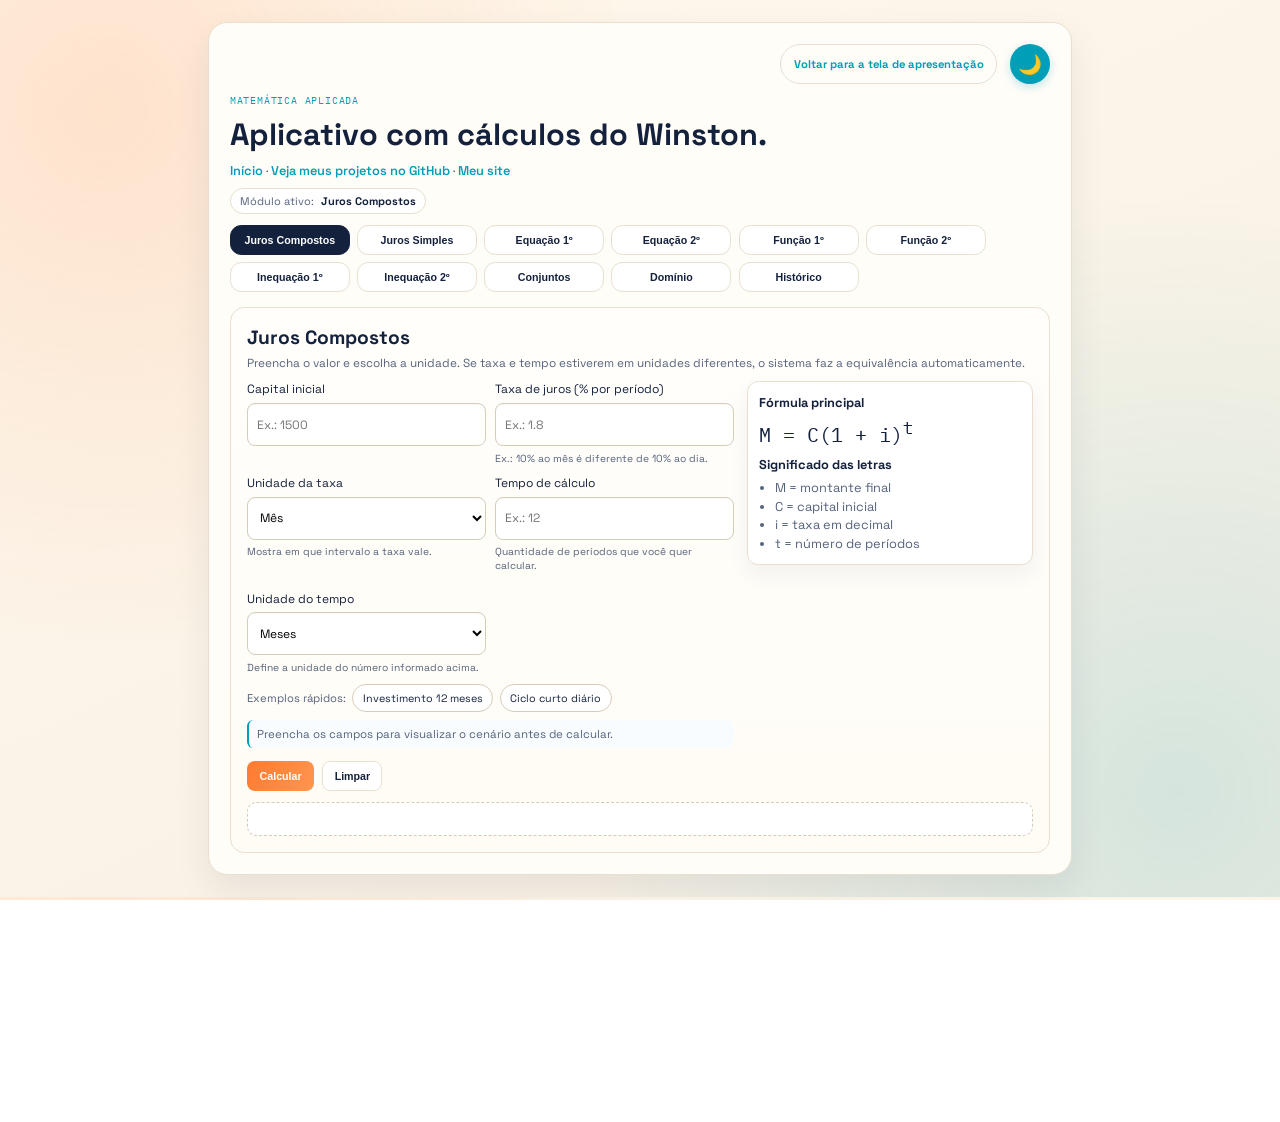
==== Projeto Atual/index.html @ d67bafd0 "Subindo meu projeto atual da máquina para o InfinityFree" ====
<!DOCTYPE html>
<html lang="pt-BR">
<head>
  <meta charset="UTF-8">
  <meta name="viewport" content="width=device-width, initial-scale=1.0">
  <meta http-equiv="cache-control" content="no-cache, no-store, must-revalidate">
  <meta http-equiv="pragma" content="no-cache">
  <meta http-equiv="expires" content="0">
  <title>Projeto Atual | Calculadora Matemática</title>
  <link rel="preconnect" href="https://fonts.googleapis.com">
  <link rel="preconnect" href="https://fonts.gstatic.com" crossorigin>
  <link href="https://fonts.googleapis.com/css2?family=Space+Grotesk:wght@400;500;700&family=IBM+Plex+Mono:wght@400;600&display=swap" rel="stylesheet">
  <link rel="stylesheet" href="style.css?v=20260414-historyrecreate2">
  <script>
    // Auto-refresh on version change
    (function() {
      const v = "20260414-historyrecreate2";
      const last = localStorage.getItem("appV");
      if (last && last !== v) {
        localStorage.setItem("appV", v);
        window.location.reload(true);
      }
      localStorage.setItem("appV", v);
    })();

    window.aplicarExemplo = function(kind, example) {
      const presets = {
        "composto:investimento": {
          capitalComposto: "2500",
          taxaComposta: "1.2",
          taxaCompostaUnidade: "mes",
          tempoComposto: "12",
          tempoCompostoUnidade: "mes"
        },
        "composto:curto": {
          capitalComposto: "1500",
          taxaComposta: "0.15",
          taxaCompostaUnidade: "dia",
          tempoComposto: "45",
          tempoCompostoUnidade: "dia"
        },
        "simples:emprestimo": {
          capitalSimples: "1800",
          taxaSimples: "2",
          taxaSimplesUnidade: "mes",
          tempoSimples: "6",
          tempoSimplesUnidade: "mes"
        },
        "simples:anual": {
          capitalSimples: "5000",
          taxaSimples: "10",
          taxaSimplesUnidade: "ano",
          tempoSimples: "1",
          tempoSimplesUnidade: "ano"
        }
      };

      const explainTexts = {
        "composto:investimento": "Você investe R$ 2.500,00 com taxa de 1,2% por mês, durante 12 meses. Isso equivale a 12 período(s) da taxa, com capitalização.",
        "composto:curto": "Você investe R$ 1.500,00 com taxa de 0,15% por dia, durante 45 dias. Isso equivale a 45 período(s) da taxa, com capitalização.",
        "simples:emprestimo": "Você investe R$ 1.800,00 com taxa de 2% por mês, durante 6 meses. Isso equivale a 6 período(s) da taxa, com acréscimo linear.",
        "simples:anual": "Você investe R$ 5.000,00 com taxa de 10% por ano, durante 1 ano. Isso equivale a 1 período(s) da taxa, com acréscimo linear."
      };

      const preset = presets[`${kind}:${example}`];

      if (!preset) {
        return;
      }

      Object.entries(preset).forEach(([id, value]) => {
        const field = document.getElementById(id);

        if (!field) {
          return;
        }

        field.value = value;
        field.dispatchEvent(new Event("input", { bubbles: true }));
        field.dispatchEvent(new Event("change", { bubbles: true }));
      });

      if (typeof window.atualizarExplicacaoJuros === "function") {
        window.atualizarExplicacaoJuros(kind);
      } else {
        const outputId = kind === "composto" ? "explicaComposto" : "explicaSimples";
        const output = document.getElementById(outputId);

        if (output && explainTexts[`${kind}:${example}`]) {
          output.textContent = explainTexts[`${kind}:${example}`];
        }
      }

      const outputId = kind === "composto" ? "explicaComposto" : "explicaSimples";
      const output = document.getElementById(outputId);

      if (output && explainTexts[`${kind}:${example}`]) {
        output.textContent = explainTexts[`${kind}:${example}`];
      }
    };
  </script>
</head>
<body>
  <main class="app-shell">
    <header class="hero">
      <a class="return-presentation" href="../index.html">Voltar para a tela de apresentação</a>
      <button id="themeToggle" class="theme-toggle" aria-label="Alternar modo escuro" title="Alternar modo escuro" style="position:absolute; top:0; right:0; width:50px; height:50px; border-radius:50%; border:none; cursor:pointer;">
        <span class="theme-icon">🌙</span>
      </button>
      <p class="eyebrow">Matemática aplicada</p>
      <h1>Aplicativo com cálculos do Winston.</h1>
      <p class="subtitle">
        <a href="../index.html">Início</a>
        <span aria-hidden="true">·</span>
        <a href="https://github.com/Alex12Rodrigues" target="_blank" rel="noopener noreferrer">Veja meus projetos no GitHub</a>
        <span aria-hidden="true">·</span>
        <a href="https://alex12rodrigues.infinityfree.me/" target="_blank" rel="noopener noreferrer">Meu site</a>
      </p>
      <p class="active-module">Módulo ativo: <strong id="moduloAtivo">Juros Compostos</strong></p>
    </header>

    <nav class="tab-bar" aria-label="Módulos matemáticos" role="tablist">
      <button id="tab-juros-compostos" class="tab-btn active" data-tab="juros-compostos" role="tab" aria-selected="true" aria-controls="juros-compostos">Juros Compostos</button>
      <button id="tab-juros-simples" class="tab-btn" data-tab="juros-simples" role="tab" aria-selected="false" aria-controls="juros-simples">Juros Simples</button>
      <button id="tab-equacao-primeiro" class="tab-btn" data-tab="equacao-primeiro" role="tab" aria-selected="false" aria-controls="equacao-primeiro">Equação 1º</button>
      <button id="tab-equacao-segundo" class="tab-btn" data-tab="equacao-segundo" role="tab" aria-selected="false" aria-controls="equacao-segundo">Equação 2º</button>
      <button id="tab-funcao-primeiro" class="tab-btn" data-tab="funcao-primeiro" role="tab" aria-selected="false" aria-controls="funcao-primeiro">Função 1º</button>
      <button id="tab-funcao-segundo" class="tab-btn" data-tab="funcao-segundo" role="tab" aria-selected="false" aria-controls="funcao-segundo">Função 2º</button>
      <button id="tab-inequacao-primeiro" class="tab-btn" data-tab="inequacao-primeiro" role="tab" aria-selected="false" aria-controls="inequacao-primeiro">Inequação 1º</button>
      <button id="tab-inequacao-segundo" class="tab-btn" data-tab="inequacao-segundo" role="tab" aria-selected="false" aria-controls="inequacao-segundo">Inequação 2º</button>
      <button id="tab-conjuntos" class="tab-btn" data-tab="conjuntos" role="tab" aria-selected="false" aria-controls="conjuntos">Conjuntos</button>
      <button id="tab-dominio-imagem" class="tab-btn" data-tab="dominio-imagem" role="tab" aria-selected="false" aria-controls="dominio-imagem">Domínio</button>
      <button id="tab-historico" class="tab-btn" data-tab="historico" role="tab" aria-selected="false" aria-controls="historico">Histórico</button>
    </nav>

    <section id="juros-compostos" class="panel active" aria-live="polite" role="tabpanel" aria-labelledby="tab-juros-compostos">
      <h2>Juros Compostos</h2>
      <p class="panel-note">Preencha o valor e escolha a unidade. Se taxa e tempo estiverem em unidades diferentes, o sistema faz a equivalência automaticamente.</p>
      <div class="interest-layout">
        <div>
          <div class="grid-inputs">
            <label>Capital inicial
              <input type="number" id="capitalComposto" placeholder="Ex.: 1500" min="0" step="any" inputmode="decimal">
            </label>
            <label>Taxa de juros (% por período)
              <input type="number" id="taxaComposta" placeholder="Ex.: 1.8" min="0" step="any" inputmode="decimal">
              <small class="field-help">Ex.: 10% ao mês é diferente de 10% ao dia.</small>
            </label>
            <label>Unidade da taxa
              <select id="taxaCompostaUnidade">
                <option value="dia">Dia</option>
                <option value="mes" selected>Mês</option>
                <option value="ano">Ano</option>
              </select>
              <small class="field-help">Mostra em que intervalo a taxa vale.</small>
            </label>
            <label class="tempo-field">Tempo de cálculo
              <input type="number" id="tempoComposto" placeholder="Ex.: 12" min="0" step="any" inputmode="decimal">
              <small class="field-help">Quantidade de períodos que você quer calcular.</small>
            </label>
            <label>Unidade do tempo
              <select id="tempoCompostoUnidade">
                <option value="dia">Dias</option>
                <option value="mes" selected>Meses</option>
                <option value="ano">Anos</option>
              </select>
              <small class="field-help">Define a unidade do número informado acima.</small>
            </label>
          </div>

          <div class="quick-examples" aria-label="Exemplos rápidos de juros compostos">
            <span>Exemplos rápidos:</span>
            <button type="button" class="example-btn" data-kind="composto" data-example="investimento">Investimento 12 meses</button>
            <button type="button" class="example-btn" data-kind="composto" data-example="curto">Ciclo curto diário</button>
          </div>

          <p class="live-explain" id="explicaComposto">Preencha os campos para visualizar o cenário antes de calcular.</p>
        </div>

        <aside class="formula-card" aria-label="Explicação da fórmula de juros compostos">
          <p class="formula-title">Fórmula principal</p>
          <p class="formula-line">M = C(1 + i)<sup>t</sup></p>
          <p class="formula-title">Significado das letras</p>
          <ul class="formula-list">
            <li>M = montante final</li>
            <li>C = capital inicial</li>
            <li>i = taxa em decimal</li>
            <li>t = número de períodos</li>
          </ul>
        </aside>
      </div>
      <div class="actions">
        <button class="action" id="btnComposto">Calcular</button>
        <button class="ghost-action clear-btn" type="button" data-panel="juros-compostos" data-output="saidaComposto">Limpar</button>
      </div>
      <div class="result" id="saidaComposto"></div>
    </section>

    <section id="juros-simples" class="panel" aria-live="polite" role="tabpanel" aria-labelledby="tab-juros-simples">
      <h2>Juros Simples</h2>
      <p class="panel-note">Preencha o valor e escolha a unidade. Se taxa e tempo estiverem em unidades diferentes, o sistema faz a equivalência automaticamente.</p>
      <div class="interest-layout">
        <div>
          <div class="grid-inputs">
            <label>Capital inicial
              <input type="number" id="capitalSimples" placeholder="Ex.: 1500" min="0" step="any" inputmode="decimal">
            </label>
            <label>Taxa de juros (% por período)
              <input type="number" id="taxaSimples" placeholder="Ex.: 2" min="0" step="any" inputmode="decimal">
              <small class="field-help">Ex.: 2% ao mês ou 2% ao dia.</small>
            </label>
            <label>Unidade da taxa
              <select id="taxaSimplesUnidade">
                <option value="dia">Dia</option>
                <option value="mes" selected>Mês</option>
                <option value="ano">Ano</option>
              </select>
              <small class="field-help">Indica a base da porcentagem.</small>
            </label>
            <label class="tempo-field">Tempo de cálculo
              <input type="number" id="tempoSimples" placeholder="Ex.: 6" min="0" step="any" inputmode="decimal">
              <small class="field-help">Informe apenas o número.</small>
            </label>
            <label>Unidade do tempo
              <select id="tempoSimplesUnidade">
                <option value="dia">Dias</option>
                <option value="mes" selected>Meses</option>
                <option value="ano">Anos</option>
              </select>
              <small class="field-help">Define se o tempo está em dias, meses ou anos.</small>
            </label>
          </div>

          <div class="quick-examples" aria-label="Exemplos rápidos de juros simples">
            <span>Exemplos rápidos:</span>
            <button type="button" class="example-btn" data-kind="simples" data-example="emprestimo">Empréstimo 6 meses</button>
            <button type="button" class="example-btn" data-kind="simples" data-example="anual">Aplicação anual</button>
          </div>

          <p class="live-explain" id="explicaSimples">Preencha os campos para visualizar o cenário antes de calcular.</p>
        </div>

        <aside class="formula-card" aria-label="Explicação da fórmula de juros simples">
          <p class="formula-title">Fórmula principal</p>
          <p class="formula-line">J = C.i.t</p>
          <p class="formula-line formula-line-secondary">M = C + J</p>
          <p class="formula-title">Significado das letras</p>
          <ul class="formula-list">
            <li>J = juros acumulados</li>
            <li>M = montante final</li>
            <li>C = capital inicial</li>
            <li>i = taxa em decimal</li>
            <li>t = número de períodos</li>
          </ul>
        </aside>
      </div>
      <div class="actions">
        <button class="action" id="btnSimples">Calcular</button>
        <button class="ghost-action clear-btn" type="button" data-panel="juros-simples" data-output="saidaSimples">Limpar</button>
      </div>
      <div class="result" id="saidaSimples"></div>
    </section>

    <section id="equacao-primeiro" class="panel" aria-live="polite" role="tabpanel" aria-labelledby="tab-equacao-primeiro">
      <h2>Equação do 1º grau (ax + b = 0)</h2>
      <p class="panel-note">Informe coeficientes reais para resolver x de forma direta.</p>
      <div class="grid-inputs">
        <label>Coeficiente a
          <input type="number" id="eq1a" placeholder="Ex.: 3" step="any" inputmode="decimal">
        </label>
        <label>Coeficiente b
          <input type="number" id="eq1b" placeholder="Ex.: -9" step="any" inputmode="decimal">
        </label>
      </div>
      <div class="quick-examples" aria-label="Exemplos rápidos de equação do primeiro grau">
        <span>Exemplos rápidos:</span>
        <button type="button" class="example-btn" data-kind="eq1" data-example="basico">a=3 e b=-9</button>
        <button type="button" class="example-btn" data-kind="eq1" data-example="negativo">a=-2 e b=8</button>
      </div>
      <p class="live-explain" id="explicaEq1">Preencha os campos para visualizar o cenário antes de calcular.</p>
      <div class="actions">
        <button class="action" id="btnEq1">Resolver</button>
        <button class="ghost-action clear-btn" type="button" data-panel="equacao-primeiro" data-output="saidaEq1">Limpar</button>
      </div>
      <div class="result" id="saidaEq1"></div>
    </section>

    <section id="equacao-segundo" class="panel" aria-live="polite" role="tabpanel" aria-labelledby="tab-equacao-segundo">
      <h2>Equação do 2º grau (ax² + bx + c = 0)</h2>
      <p class="panel-note">A ferramenta mostra delta e raízes reais quando existirem.</p>
      <div class="grid-inputs">
        <label>Coeficiente a
          <input type="number" id="eq2a" placeholder="Ex.: 1" step="any" inputmode="decimal">
        </label>
        <label>Coeficiente b
          <input type="number" id="eq2b" placeholder="Ex.: -5" step="any" inputmode="decimal">
        </label>
        <label>Coeficiente c
          <input type="number" id="eq2c" placeholder="Ex.: 6" step="any" inputmode="decimal">
        </label>
      </div>
      <div class="quick-examples" aria-label="Exemplos rápidos de equação do segundo grau">
        <span>Exemplos rápidos:</span>
        <button type="button" class="example-btn" data-kind="eq2" data-example="duas-raizes">x² - 5x + 6</button>
        <button type="button" class="example-btn" data-kind="eq2" data-example="raiz-dupla">x² - 4x + 4</button>
      </div>
      <p class="live-explain" id="explicaEq2">Preencha os campos para visualizar o cenário antes de calcular.</p>
      <div class="actions">
        <button class="action" id="btnEq2">Resolver</button>
        <button class="ghost-action clear-btn" type="button" data-panel="equacao-segundo" data-output="saidaEq2">Limpar</button>
      </div>
      <div class="result" id="saidaEq2"></div>
    </section>

    <section id="funcao-primeiro" class="panel" aria-live="polite" role="tabpanel" aria-labelledby="tab-funcao-primeiro">
      <h2>Função do 1º grau (f(x) = ax + b)</h2>
      <p class="panel-note">Informe os coeficientes e o valor de x para calcular a imagem da função.</p>
      <div class="grid-inputs">
        <label>Coeficiente a
          <input type="number" id="func1a" placeholder="Ex.: 3" step="any" inputmode="decimal">
        </label>
        <label>Coeficiente b
          <input type="number" id="func1b" placeholder="Ex.: -9" step="any" inputmode="decimal">
        </label>
        <label>Valor de x
          <input type="number" id="func1x" placeholder="Ex.: 2" step="any" inputmode="decimal">
        </label>
      </div>
      <div class="quick-examples" aria-label="Exemplos rápidos de função do primeiro grau">
        <span>Exemplos rápidos:</span>
        <button type="button" class="example-btn" data-kind="func1" data-example="basico">f(x)=3x-9, x=2</button>
        <button type="button" class="example-btn" data-kind="func1" data-example="negativo">f(x)=-2x+8, x=4</button>
      </div>
      <p class="live-explain" id="explicaFunc1">Preencha os campos para visualizar o valor da função antes de calcular.</p>
      <div class="actions">
        <button class="action" id="btnFunc1">Calcular</button>
        <button class="ghost-action clear-btn" type="button" data-panel="funcao-primeiro" data-output="saidaFunc1">Limpar</button>
      </div>
      <div class="result" id="saidaFunc1"></div>
    </section>

    <section id="funcao-segundo" class="panel" aria-live="polite" role="tabpanel" aria-labelledby="tab-funcao-segundo">
      <h2>Função do 2º grau (f(x) = ax² + bx + c)</h2>
      <p class="panel-note">Informe os coeficientes e o valor de x para calcular a imagem da função.</p>
      <div class="grid-inputs">
        <label>Coeficiente a
          <input type="number" id="func2a" placeholder="Ex.: 1" step="any" inputmode="decimal">
        </label>
        <label>Coeficiente b
          <input type="number" id="func2b" placeholder="Ex.: -5" step="any" inputmode="decimal">
        </label>
        <label>Coeficiente c
          <input type="number" id="func2c" placeholder="Ex.: 6" step="any" inputmode="decimal">
        </label>
        <label>Valor de x
          <input type="number" id="func2x" placeholder="Ex.: 2" step="any" inputmode="decimal">
        </label>
      </div>
      <div class="quick-examples" aria-label="Exemplos rápidos de função do segundo grau">
        <span>Exemplos rápidos:</span>
        <button type="button" class="example-btn" data-kind="func2" data-example="duas-raizes">f(x)=x²-5x+6, x=2</button>
        <button type="button" class="example-btn" data-kind="func2" data-example="raiz-dupla">f(x)=x²-4x+4, x=3</button>
      </div>
      <p class="live-explain" id="explicaFunc2">Preencha os campos para visualizar o valor da função antes de calcular.</p>
      <div class="actions">
        <button class="action" id="btnFunc2">Calcular</button>
        <button class="ghost-action clear-btn" type="button" data-panel="funcao-segundo" data-output="saidaFunc2">Limpar</button>
      </div>
      <div class="result" id="saidaFunc2"></div>
    </section>

    <section id="inequacao-primeiro" class="panel" aria-live="polite" role="tabpanel" aria-labelledby="tab-inequacao-primeiro">
      <h2>Inequação do 1º grau (ax + b &gt; 0)</h2>
      <p class="panel-note">Receba a faixa de valores de x que satisfaz a desigualdade.</p>
      <div class="grid-inputs">
        <label>Coeficiente a
          <input type="number" id="ineq1a" placeholder="Ex.: -2" step="any" inputmode="decimal">
        </label>
        <label>Coeficiente b
          <input type="number" id="ineq1b" placeholder="Ex.: 8" step="any" inputmode="decimal">
        </label>
      </div>
      <div class="quick-examples" aria-label="Exemplos rápidos de inequação do primeiro grau">
        <span>Exemplos rápidos:</span>
        <button type="button" class="example-btn" data-kind="ineq1" data-example="positivo">2x - 6 &gt; 0</button>
        <button type="button" class="example-btn" data-kind="ineq1" data-example="negativo">-3x + 9 &gt; 0</button>
      </div>
      <p class="live-explain" id="explicaIneq1">Preencha os campos para visualizar o cenário antes de calcular.</p>
      <div class="actions">
        <button class="action" id="btnIneq1">Resolver</button>
        <button class="ghost-action clear-btn" type="button" data-panel="inequacao-primeiro" data-output="saidaIneq1">Limpar</button>
      </div>
      <div class="result" id="saidaIneq1"></div>
    </section>

    <section id="inequacao-segundo" class="panel" aria-live="polite" role="tabpanel" aria-labelledby="tab-inequacao-segundo">
      <h2>Inequação do 2º grau (ax² + bx + c &gt; 0)</h2>
      <p class="panel-note">O resultado mostra intervalos de solução conforme o sinal da parábola.</p>
      <div class="grid-inputs">
        <label>Coeficiente a
          <input type="number" id="ineq2a" placeholder="Ex.: 1" step="any" inputmode="decimal">
        </label>
        <label>Coeficiente b
          <input type="number" id="ineq2b" placeholder="Ex.: -3" step="any" inputmode="decimal">
        </label>
        <label>Coeficiente c
          <input type="number" id="ineq2c" placeholder="Ex.: -4" step="any" inputmode="decimal">
        </label>
      </div>
      <div class="quick-examples" aria-label="Exemplos rápidos de inequação do segundo grau">
        <span>Exemplos rápidos:</span>
        <button type="button" class="example-btn" data-kind="ineq2" data-example="aberta">x² - 3x - 4 &gt; 0</button>
        <button type="button" class="example-btn" data-kind="ineq2" data-example="fechada">-x² + 5x - 6 &gt; 0</button>
      </div>
      <p class="live-explain" id="explicaIneq2">Preencha os campos para visualizar o cenário antes de calcular.</p>
      <div class="actions">
        <button class="action" id="btnIneq2">Resolver</button>
        <button class="ghost-action clear-btn" type="button" data-panel="inequacao-segundo" data-output="saidaIneq2">Limpar</button>
      </div>
      <div class="result" id="saidaIneq2"></div>
    </section>

    <section id="conjuntos" class="panel" aria-live="polite" role="tabpanel" aria-labelledby="tab-conjuntos">
      <h2>Conjuntos</h2>
      <p class="panel-note">Informe os elementos de A e B separados por vírgula. Exemplo: 1, 2, 3.</p>
      <div class="grid-inputs">
        <label>Conjunto A
          <input type="text" id="setA" placeholder="Ex.: 1, 2, 3">
        </label>
        <label>Conjunto B
          <input type="text" id="setB" placeholder="Ex.: 3, 4, 5">
        </label>
        <label>Operação
          <select id="setOperacao">
            <option value="uniao" selected>União (A ∪ B)</option>
            <option value="intersecao">Interseção (A ∩ B)</option>
            <option value="diferencaAB">Diferença (A - B)</option>
            <option value="diferencaBA">Diferença (B - A)</option>
            <option value="simetrica">Diferença Simétrica (A △ B)</option>
          </select>
        </label>
      </div>
      <div class="quick-examples" aria-label="Exemplos rápidos de conjuntos">
        <span>Exemplos rápidos:</span>
        <button type="button" class="example-btn" data-kind="conjuntos" data-example="uniao">União básica</button>
        <button type="button" class="example-btn" data-kind="conjuntos" data-example="intersecao">Interseção básica</button>
      </div>
      <p class="live-explain" id="explicaConjuntos">Preencha os campos para visualizar o cenário antes de calcular.</p>
      <div class="actions">
        <button class="action" id="btnConjuntos">Calcular</button>
        <button class="ghost-action clear-btn" type="button" data-panel="conjuntos" data-output="saidaConjuntos">Limpar</button>
      </div>
      <div class="result" id="saidaConjuntos"></div>
    </section>

    <section id="dominio-imagem" class="panel" aria-live="polite" role="tabpanel" aria-labelledby="tab-dominio-imagem">
      <h2>Domínio e Imagem (x e y)</h2>
      <p class="panel-note">Monte faixas de x e y para obter D e Im em linguagem de conjuntos.</p>
      <div class="grid-inputs">
        <label>Valor mínimo de x
          <input type="number" id="domXMin" placeholder="Ex.: -2" step="any" inputmode="decimal">
        </label>
        <label>Comparação à esquerda de x
          <select id="domXCompEsq">
            <option value="<=" selected>Inclui limite (≤)</option>
            <option value="<">Não inclui limite (&lt;)</option>
          </select>
        </label>
        <label>Comparação à direita de x
          <select id="domXCompDir">
            <option value="<=" selected>Inclui limite (≤)</option>
            <option value="<">Não inclui limite (&lt;)</option>
          </select>
        </label>
        <label>Valor máximo de x
          <input type="number" id="domXMax" placeholder="Ex.: 3" step="any" inputmode="decimal">
        </label>
        <label>Valor mínimo de y
          <input type="number" id="domYMin" placeholder="Ex.: -1" step="any" inputmode="decimal">
        </label>
        <label>Comparação à esquerda de y
          <select id="domYCompEsq">
            <option value="<=" selected>Inclui limite (≤)</option>
            <option value="<">Não inclui limite (&lt;)</option>
          </select>
        </label>
        <label>Comparação à direita de y
          <select id="domYCompDir">
            <option value="<=" selected>Inclui limite (≤)</option>
            <option value="<">Não inclui limite (&lt;)</option>
          </select>
        </label>
        <label>Valor máximo de y
          <input type="number" id="domYMax" placeholder="Ex.: 4" step="any" inputmode="decimal">
        </label>
      </div>
      <div class="quick-examples" aria-label="Exemplos rápidos de domínio e imagem">
        <span>Exemplos rápidos:</span>
        <button type="button" class="example-btn" data-kind="dominio" data-example="intervalo1">Intervalo fechado</button>
        <button type="button" class="example-btn" data-kind="dominio" data-example="intervalo2">Intervalo misto</button>
      </div>
      <p class="live-explain" id="explicaDominio">Preencha os campos para visualizar o cenário antes de calcular.</p>
      <div class="actions">
        <button class="action" id="btnDominioImagem">Gerar</button>
        <button class="ghost-action clear-btn" type="button" data-panel="dominio-imagem" data-output="saidaDominioImagem">Limpar</button>
      </div>
      <div class="result" id="saidaDominioImagem"></div>
    </section>

    <section id="historico" class="panel" aria-live="polite" role="tabpanel" aria-labelledby="tab-historico">
      <h2>Histórico de Cálculos</h2>
      <p class="panel-note">Aqui ficam registradas as últimas contas realizadas nas telas do aplicativo.</p>
      <div class="history-box">
        <ul id="historicoLista" class="history-list"></ul>
      </div>
      <div class="actions">
        <button class="ghost-action" type="button" id="btnLimparHistorico">Limpar histórico</button>
      </div>
    </section>
  </main>

  <script src="script.js?v=20260414-historyrecreate2"></script>
</body>
</html>
---- Projeto Atual/style.css ----
:root {
  --bg-1: #fff8ec;
  --bg-2: #f7efe3;
  --paper: #fffdf8;
  --ink: #14213d;
  --muted: #55627a;
  --accent: #ff7a30;
  --accent-2: #009fb7;
  --line: #eadfcf;
  --ok: #1f9d68;
  --warn: #b4472d;
}

body.dark-mode {
  --bg-1: #0f1419;
  --bg-2: #161b27;
  --paper: #1e2633;
  --ink: #e8eef5;
  --muted: #9ca3b3;
  --accent: #ff8c42;
  --accent-2: #00bcd4;
  --line: #2d3645;
  --ok: #4caf50;
  --warn: #ff6b6b;
}

body.dark-mode {
  background:
    radial-gradient(circle at 8% 12%, rgba(255, 140, 66, 0.05), transparent 38%),
    radial-gradient(circle at 92% 88%, rgba(0, 188, 212, 0.05), transparent 42%),
    linear-gradient(155deg, #0f1419, #161b27);
}

body.dark-mode input,
body.dark-mode select {
  background-color: #252d39 !important;
  color: #e8eef5 !important;
  border-color: #3d4556 !important;
}

body.dark-mode input::placeholder {
  color: #7a8293 !important;
}

body.dark-mode input:focus,
body.dark-mode select:focus {
  border-color: #00bcd4 !important;
  background-color: #2d3645 !important;
}

body.dark-mode .tab-btn {
  background-color: #1e2633;
  color: #9ca3b3;
  border-color: #2d3645;
}

body.dark-mode .tab-btn:hover {
  border-color: #ff8c42;
}

body.dark-mode .tab-btn.active {
  background-color: #e8eef5;
  color: #0f1419;
  border-color: #e8eef5;
}

body.dark-mode .action {
  background: linear-gradient(120deg, #ff8c42, #ffaa66);
}

body.dark-mode .ghost-action {
  background-color: #1e2633;
  color: #e8eef5;
  border-color: #2d3645;
}

body.dark-mode .ghost-action:hover {
  border-color: #00bcd4;
}

body.dark-mode .result {
  background-color: #1e2633;
  border-color: #3d4556;
  color: #4caf50;
}

body.dark-mode .result.error {
  color: #ff6b6b;
  border-color: #5d3a3a;
  background-color: #2a1a1a;
}

body.dark-mode .formula-card {
  background-color: #252d39;
  border-color: #2d3645;
  box-shadow: 0 12px 28px rgba(0, 0, 0, 0.4);
}

body.dark-mode .live-explain {
  background-color: #1a2332;
  border-color: #00bcd4;
  color: #9ca3b3;
}

body.dark-mode .panel {
  background: linear-gradient(180deg, #1e2633, #161b27);
  border-color: #2d3645;
}

body.dark-mode .history-box {
  background-color: #252d39;
  border-color: #2d3645;
}

body.dark-mode .history-item {
  background-color: #1e2633;
  border-color: #2d3645;
}

body.dark-mode .history-empty {
  background-color: #1e2633;
  border-color: #2d3645;
  color: #7a8293;
}

body.dark-mode table {
  color: #e8eef5;
}

body.dark-mode table th {
  background-color: #252d39;
  color: #e8eef5;
  border-color: #2d3645;
}

body.dark-mode table td {
  border-color: #2d3645;
  background-color: #1e2633;
}

body.dark-mode table tbody tr:hover {
  background-color: rgba(255, 140, 66, 0.08);
}

body.dark-mode svg {
  color: #e8eef5;
}

* {
  box-sizing: border-box;
}

body {
  margin: 0;
  min-height: 100vh;
  font-family: "Space Grotesk", "Segoe UI", sans-serif;
  zoom: 0.8;
  color: var(--ink);
  background:
    radial-gradient(circle at 8% 12%, rgba(255, 122, 48, 0.16), transparent 38%),
    radial-gradient(circle at 92% 88%, rgba(0, 159, 183, 0.14), transparent 42%),
    linear-gradient(155deg, var(--bg-1), var(--bg-2));
  padding: 28px 14px;
}

@supports not (zoom: 1) {
  body {
    transform: scale(0.8);
    transform-origin: top left;
    width: 125%;
  }
}

.app-shell {
  max-width: 1080px;
  margin: 0 auto;
  background: var(--paper);
  border: 1px solid var(--line);
  border-radius: 24px;
  padding: 26px;
  box-shadow: 0 20px 45px rgba(20, 33, 61, 0.08);
}

body.dark-mode .app-shell {
  box-shadow: 0 20px 45px rgba(0, 0, 0, 0.3);
  background: var(--paper);
}

.hero {
  margin-bottom: 14px;
  position: relative;
  padding-top: 62px;
}

.return-presentation {
  position: absolute;
  top: 0;
  right: 66px;
  display: inline-flex;
  align-items: center;
  justify-content: center;
  min-height: 50px;
  padding: 0 16px;
  border: 1px solid var(--line);
  border-radius: 999px;
  background: rgba(255, 255, 255, 0.04);
  color: var(--accent-2);
  font-size: 0.88rem;
  font-weight: 700;
  text-decoration: none;
  white-space: nowrap;
  transition: transform 0.2s ease, border-color 0.2s ease, background-color 0.2s ease;
}

.return-presentation:hover {
  transform: translateY(-1px);
  border-color: var(--accent-2);
  background: rgba(0, 159, 183, 0.08);
}

body.dark-mode .return-presentation {
  background: #1e2633;
  color: #00bcd4;
  border-color: #2d3645;
}

body.dark-mode .return-presentation:hover {
  background: #252d39;
  border-color: #00bcd4;
}

.theme-toggle {
  position: absolute;
  top: 0;
  right: 0;
  border: none;
  background: var(--accent-2);
  color: #fff;
  border-radius: 50%;
  width: 50px;
  height: 50px;
  font-size: 1.5rem;
  cursor: pointer;
  display: flex;
  align-items: center;
  justify-content: center;
  transition: all 0.3s ease;
  box-shadow: 0 4px 12px rgba(0, 159, 183, 0.25);
}

.theme-toggle:hover {
  transform: scale(1.1) rotate(20deg);
  box-shadow: 0 6px 16px rgba(0, 159, 183, 0.35);
}

body.dark-mode .theme-toggle {
  background: #ff9500;
  box-shadow: 0 4px 12px rgba(255, 149, 0, 0.25);
}

body.dark-mode .theme-toggle:hover {
  box-shadow: 0 6px 16px rgba(255, 149, 0, 0.35);
}

.theme-icon {
  display: inline-block;
  transition: transform 0.3s ease;
}

.theme-toggle:active .theme-icon {
  transform: scale(0.8);
}

.hero h1 {
  margin: 0;
  font-size: clamp(1.5rem, 3vw, 2.4rem);
}

.eyebrow {
  margin: 0 0 10px;
  text-transform: uppercase;
  letter-spacing: 0.08em;
  color: var(--accent-2);
  font-size: 0.78rem;
  font-family: "IBM Plex Mono", monospace;
}

.subtitle {
  margin: 10px 0 12px;
  color: var(--muted);
}

.subtitle a {
  color: var(--accent-2);
  text-decoration: none;
  font-weight: 600;
  transition: all 0.2s ease;
}

.subtitle a:hover {
  color: var(--accent);
  text-decoration: underline;
}

.active-module {
  margin: 0;
  display: inline-flex;
  align-items: center;
  gap: 8px;
  border: 1px solid var(--line);
  border-radius: 999px;
  background: #fff;
  color: var(--muted);
  padding: 6px 12px;
  font-size: 0.86rem;
}

.active-module strong {
  color: var(--ink);
}

.tab-bar {
  display: flex;
  flex-wrap: wrap;
  gap: 9px;
  margin-bottom: 18px;
}

.tab-btn {
  border: 1px solid var(--line);
  background: #fff;
  color: var(--ink);
  border-radius: 14px;
  padding: 10px 16px;
  cursor: pointer;
  font-weight: 600;
  min-width: 150px;
  transition: transform 0.2s ease, border-color 0.2s ease, background-color 0.2s ease;
}

.tab-btn:hover {
  transform: translateY(-1px);
  border-color: var(--accent);
}

.tab-btn.active {
  background: var(--ink);
  color: #fff;
  border-color: var(--ink);
}

.panel {
  display: none;
  border: 1px solid var(--line);
  border-radius: 18px;
  padding: 20px;
  background: linear-gradient(180deg, #fffefb, #fffcf5);
  animation: reveal 0.35s ease;
}

.panel.active {
  display: block;
}

.panel h2 {
  margin: 2px 0 6px;
}

.panel-note {
  margin: 0 0 14px;
  color: var(--muted);
  font-size: 0.92rem;
}

.grid-inputs {
  display: grid;
  grid-template-columns: repeat(auto-fit, minmax(260px, 1fr));
  gap: 12px;
}

.interest-layout {
  display: grid;
  grid-template-columns: minmax(0, 1.7fr) minmax(300px, 1fr);
  gap: 16px;
  align-items: start;
}

.interest-layout > div {
  min-width: 0;
}

.formula-card {
  border: 1px solid var(--line);
  border-radius: 14px;
  padding: 14px;
  background: #fff;
  box-shadow: 0 12px 28px rgba(20, 33, 61, 0.06);
  align-self: start;
  position: sticky;
  top: 16px;
}

.formula-title {
  margin: 0 0 8px;
  font-weight: 700;
  color: var(--ink);
}

.formula-line {
  margin: 0 0 10px;
  font-size: 1.6rem;
  font-family: "IBM Plex Mono", monospace;
}

.formula-line-secondary {
  margin-top: -4px;
  font-size: 1.2rem;
}

.formula-list {
  margin: 0;
  padding-left: 20px;
  color: var(--muted);
  line-height: 1.45;
}

.quick-examples {
  margin-top: 12px;
  display: flex;
  flex-wrap: wrap;
  gap: 8px;
  align-items: center;
}

.quick-examples span {
  font-size: 0.88rem;
  color: var(--muted);
}

.example-btn {
  border: 1px solid #d8ccb9;
  border-radius: 999px;
  background: #fff;
  color: var(--ink);
  padding: 7px 12px;
  font: inherit;
  font-size: 0.84rem;
  cursor: pointer;
}

.example-btn:hover {
  border-color: var(--accent-2);
}

body.dark-mode .example-btn {
  background-color: #252d39;
  color: #e8eef5;
  border-color: #3d4556;
}

body.dark-mode .example-btn:hover {
  border-color: #00bcd4;
  background-color: #2d3645;
}

body.dark-mode .active-module {
  background-color: #252d39;
  border-color: #2d3645;
  color: #9ca3b3;
}

body.dark-mode .active-module strong {
  color: #e8eef5;
}

body.dark-mode label {
  color: #e8eef5;
}

body.dark-mode .field-help {
  color: #7a8293;
}

.live-explain {
  margin: 10px 0 0;
  border-left: 3px solid var(--accent-2);
  background: #f8fcff;
  color: var(--muted);
  padding: 9px 10px;
  border-radius: 8px;
  font-size: 0.9rem;
}

label {
  display: flex;
  flex-direction: column;
  gap: 7px;
  font-size: 0.94rem;
}

.field-help {
  color: var(--muted);
  font-size: 0.8rem;
  line-height: 1.35;
}

.tempo-field .field-help {
  margin-bottom: 10px;
}

input {
  border: 1px solid #d8ccb9;
  border-radius: 10px;
  padding: 11px;
  font: inherit;
  background: #fff;
  width: 100%;
  min-height: 54px;
  transition: border-color 0.2s ease, box-shadow 0.2s ease, background-color 0.2s ease;
  box-shadow: inset 0 1px 0 rgba(20, 33, 61, 0.04);
}

select {
  border: 1px solid #d8ccb9;
  border-radius: 10px;
  padding: 11px;
  font: inherit;
  background: #fff;
  width: 100%;
  min-height: 54px;
  transition: border-color 0.2s ease, box-shadow 0.2s ease, background-color 0.2s ease;
  box-shadow: inset 0 1px 0 rgba(20, 33, 61, 0.04);
}

input:hover,
select:hover {
  border-color: #c8baa3;
}

input:focus {
  outline: 2px solid rgba(0, 159, 183, 0.24);
  border-color: var(--accent-2);
  box-shadow: 0 0 0 3px rgba(0, 159, 183, 0.1);
}

select:focus {
  outline: 2px solid rgba(0, 159, 183, 0.24);
  border-color: var(--accent-2);
  box-shadow: 0 0 0 3px rgba(0, 159, 183, 0.1);
}

.action {
  border: 0;
  border-radius: 10px;
  background: linear-gradient(120deg, var(--accent), #ff964f);
  color: #fff;
  font-weight: 700;
  cursor: pointer;
  padding: 10px 16px;
}

.actions {
  display: flex;
  gap: 10px;
  margin-top: 16px;
  flex-wrap: wrap;
}

.ghost-action {
  border: 1px solid var(--line);
  border-radius: 10px;
  background: #fff;
  color: var(--ink);
  font-weight: 600;
  cursor: pointer;
  padding: 10px 14px;
}

.ghost-action:hover {
  border-color: var(--accent-2);
}

.action:hover,
.ghost-action:hover {
  transform: translateY(-1px);
}

.result {
  min-height: 2.8em;
  margin: 14px 0 0;
  border: 1px dashed #d7c9b6;
  border-radius: 12px;
  background: #fff;
  padding: 10px 12px;
  color: var(--ok);
  font-family: "IBM Plex Mono", monospace;
  font-size: 0.95rem;
  line-height: 1.45;
  white-space: normal;
  word-break: break-word;
}

.result-content {
  display: grid;
  gap: 12px;
}

.result-main {
  margin: 0;
  font-family: inherit;
  font-size: 0.98rem;
  line-height: 1.5;
}

.graph-block {
  display: grid;
  gap: 10px;
}

.graph-title {
  font-size: 0.9rem;
  font-weight: 700;
  color: var(--ink);
}

body.dark-mode .graph-title {
  color: #e8eef5;
}

.result svg {
  width: 100%;
  height: auto;
  display: block;
}

.result.error {
  color: var(--warn);
  border-color: #e8b9a8;
  background: #fff8f5;
}

.history-box {
  border: 1px solid var(--line);
  border-radius: 12px;
  background: #fff;
  padding: 10px 12px;
  max-height: 340px;
  overflow: auto;
}

.history-list {
  margin: 0;
  padding: 0;
  list-style: none;
  display: grid;
  gap: 8px;
}

.history-item {
  border: 1px solid #e9dece;
  border-radius: 8px;
  background: #fffdf8;
  padding: 8px 10px;
  color: var(--ink);
  font-size: 0.9rem;
  line-height: 1.35;
  display: flex;
  align-items: center;
  justify-content: space-between;
  gap: 12px;
}

.history-empty {
  border: 1px dashed #d7c9b6;
  border-radius: 8px;
  background: #fff;
  padding: 10px;
  color: var(--muted);
  font-size: 0.9rem;
}

.history-text {
  flex: 1;
  min-width: 0;
  word-break: break-word;
}

.history-recreate-btn {
  border: 1px solid #b9c5d7;
  border-radius: 8px;
  background: #ffffff;
  color: #14213d;
  font: inherit;
  font-size: 0.88rem;
  font-weight: 700;
  padding: 7px 12px;
  cursor: pointer;
  white-space: nowrap;
  margin-left: auto;
}

.history-recreate-btn:hover:not(:disabled) {
  border-color: var(--accent-2);
  background: #f4fbff;
}

.history-recreate-btn:disabled {
  opacity: 0.45;
  cursor: not-allowed;
}

body.dark-mode .history-recreate-btn {
  background-color: #2a3342;
  color: #f2f7ff;
  border-color: #4c5a72;
}

body.dark-mode .history-recreate-btn:hover:not(:disabled) {
  border-color: #00bcd4;
  background-color: #314055;
}

@keyframes reveal {
  from {
    opacity: 0;
    transform: translateY(6px);
  }
  to {
    opacity: 1;
    transform: translateY(0);
  }
}

svg {
  overflow: visible;
}

svg .point {
  cursor: pointer;
  transition: all 0.2s ease;
}

svg .point:hover {
  fill: #ff5a00;
  filter: drop-shadow(0 2px 4px rgba(255, 122, 48, 0.3));
}

table {
  font-family: "IBM Plex Mono", monospace;
  font-size: 0.9rem;
}

table th, table td {
  border-color: var(--line);
}

table th {
  color: var(--ink);
  font-weight: 600;
}

table tbody tr:hover {
  background: rgba(255, 122, 48, 0.05);
}

@media (max-width: 560px) {
  .app-shell {
    padding: 18px;
  }

  .tab-bar {
    gap: 8px;
  }

  .tab-btn {
    min-width: calc(50% - 8px);
    padding: 9px 12px;
  }

  .hero {
    padding-top: 116px;
  }

  .return-presentation {
    right: 0;
    top: 58px;
    width: 100%;
  }

  .actions {
    gap: 8px;
  }

  .action,
  .ghost-action {
    width: 100%;
  }
}

@media (max-width: 980px) {
  .interest-layout {
    grid-template-columns: 1fr;
  }

  .formula-card {
    position: static;
    box-shadow: none;
  }
}
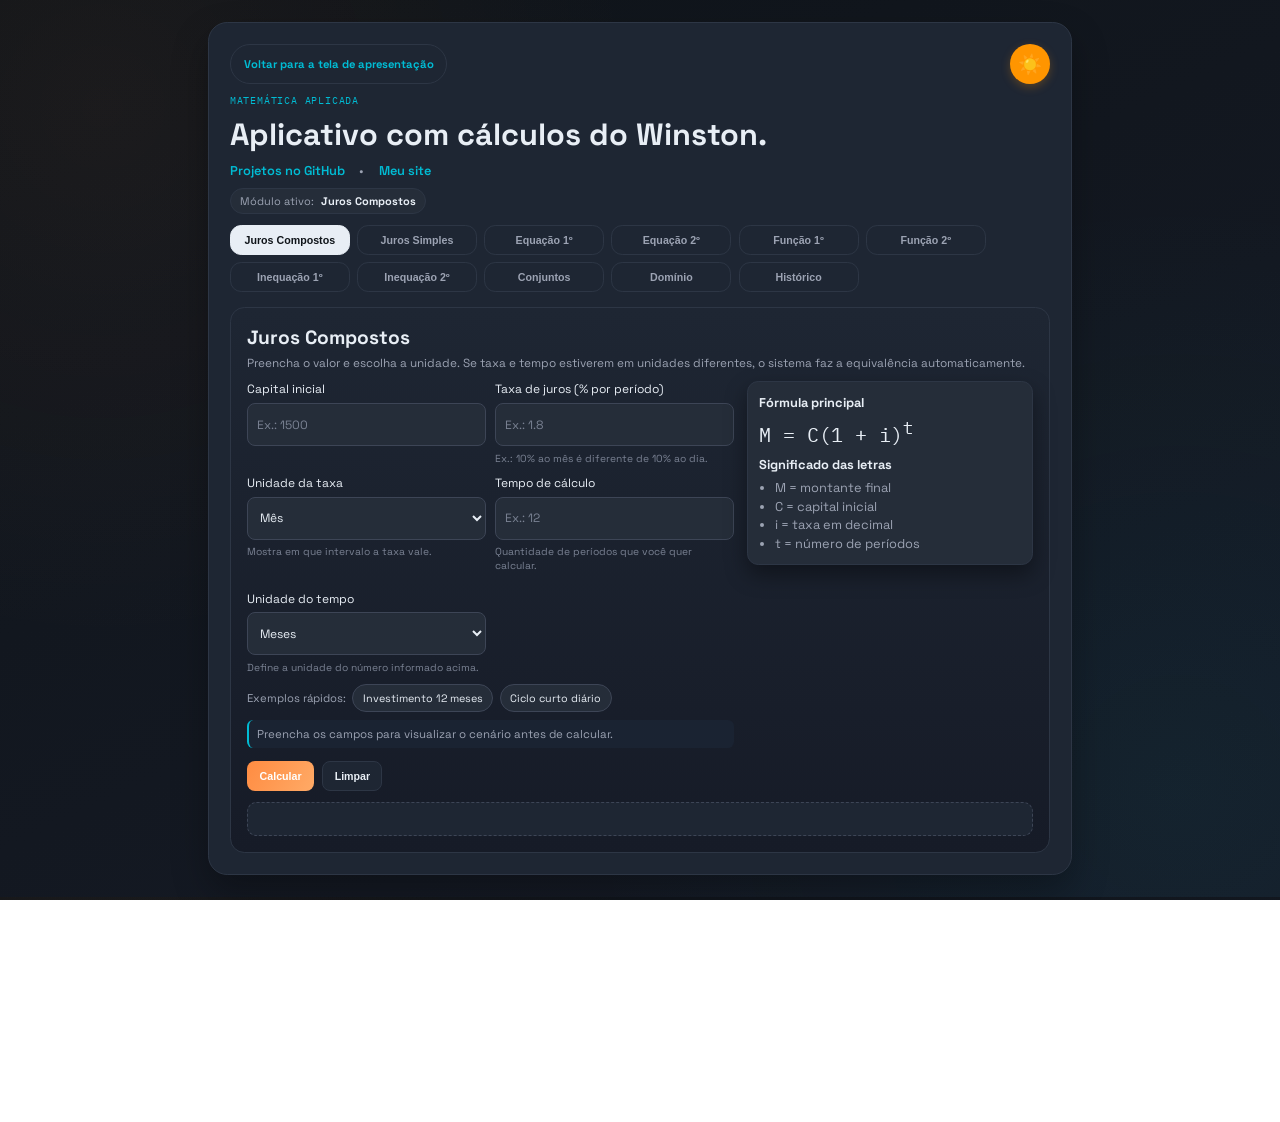
==== commit 85c6e487: "Ajustando links Co-authored-by: Copilot <copilot@github.com>" ====
--- a/Projeto Atual/index.html
+++ b/Projeto Atual/index.html
@@ -1,5 +1,6 @@
 <!DOCTYPE html>
 <html lang="pt-BR">
+
 <head>
   <meta charset="UTF-8">
   <meta name="viewport" content="width=device-width, initial-scale=1.0">
@@ -9,11 +10,13 @@
   <title>Projeto Atual | Calculadora Matemática</title>
   <link rel="preconnect" href="https://fonts.googleapis.com">
   <link rel="preconnect" href="https://fonts.gstatic.com" crossorigin>
-  <link href="https://fonts.googleapis.com/css2?family=Space+Grotesk:wght@400;500;700&family=IBM+Plex+Mono:wght@400;600&display=swap" rel="stylesheet">
+  <link
+    href="https://fonts.googleapis.com/css2?family=Space+Grotesk:wght@400;500;700&family=IBM+Plex+Mono:wght@400;600&display=swap"
+    rel="stylesheet">
   <link rel="stylesheet" href="style.css?v=20260414-historyrecreate2">
   <script>
     // Auto-refresh on version change
-    (function() {
+    (function () {
       const v = "20260414-historyrecreate2";
       const last = localStorage.getItem("appV");
       if (last && last !== v) {
@@ -23,7 +26,7 @@
       localStorage.setItem("appV", v);
     })();
 
-    window.aplicarExemplo = function(kind, example) {
+    window.aplicarExemplo = function (kind, example) {
       const presets = {
         "composto:investimento": {
           capitalComposto: "2500",
@@ -100,42 +103,55 @@
     };
   </script>
 </head>
+
 <body>
   <main class="app-shell">
     <header class="hero">
       <a class="return-presentation" href="../index.html">Voltar para a tela de apresentação</a>
-      <button id="themeToggle" class="theme-toggle" aria-label="Alternar modo escuro" title="Alternar modo escuro" style="position:absolute; top:0; right:0; width:50px; height:50px; border-radius:50%; border:none; cursor:pointer;">
+      <button id="themeToggle" class="theme-toggle" aria-label="Alternar modo escuro" title="Alternar modo escuro"
+        style="position:absolute; top:0; right:0; width:50px; height:50px; border-radius:50%; border:none; cursor:pointer;">
         <span class="theme-icon">🌙</span>
       </button>
       <p class="eyebrow">Matemática aplicada</p>
       <h1>Aplicativo com cálculos do Winston.</h1>
       <p class="subtitle">
-        <a href="../index.html">Início</a>
-        <span aria-hidden="true">·</span>
-        <a href="https://github.com/Alex12Rodrigues" target="_blank" rel="noopener noreferrer">Veja meus projetos no GitHub</a>
-        <span aria-hidden="true">·</span>
+        <a href="https://github.com/Alex12Rodrigues" target="_blank" rel="noopener noreferrer">Projetos no GitHub</a>
+        <span aria-hidden="true">•</span>
         <a href="https://alex12rodrigues.infinityfree.me/" target="_blank" rel="noopener noreferrer">Meu site</a>
       </p>
       <p class="active-module">Módulo ativo: <strong id="moduloAtivo">Juros Compostos</strong></p>
     </header>
 
     <nav class="tab-bar" aria-label="Módulos matemáticos" role="tablist">
-      <button id="tab-juros-compostos" class="tab-btn active" data-tab="juros-compostos" role="tab" aria-selected="true" aria-controls="juros-compostos">Juros Compostos</button>
-      <button id="tab-juros-simples" class="tab-btn" data-tab="juros-simples" role="tab" aria-selected="false" aria-controls="juros-simples">Juros Simples</button>
-      <button id="tab-equacao-primeiro" class="tab-btn" data-tab="equacao-primeiro" role="tab" aria-selected="false" aria-controls="equacao-primeiro">Equação 1º</button>
-      <button id="tab-equacao-segundo" class="tab-btn" data-tab="equacao-segundo" role="tab" aria-selected="false" aria-controls="equacao-segundo">Equação 2º</button>
-      <button id="tab-funcao-primeiro" class="tab-btn" data-tab="funcao-primeiro" role="tab" aria-selected="false" aria-controls="funcao-primeiro">Função 1º</button>
-      <button id="tab-funcao-segundo" class="tab-btn" data-tab="funcao-segundo" role="tab" aria-selected="false" aria-controls="funcao-segundo">Função 2º</button>
-      <button id="tab-inequacao-primeiro" class="tab-btn" data-tab="inequacao-primeiro" role="tab" aria-selected="false" aria-controls="inequacao-primeiro">Inequação 1º</button>
-      <button id="tab-inequacao-segundo" class="tab-btn" data-tab="inequacao-segundo" role="tab" aria-selected="false" aria-controls="inequacao-segundo">Inequação 2º</button>
-      <button id="tab-conjuntos" class="tab-btn" data-tab="conjuntos" role="tab" aria-selected="false" aria-controls="conjuntos">Conjuntos</button>
-      <button id="tab-dominio-imagem" class="tab-btn" data-tab="dominio-imagem" role="tab" aria-selected="false" aria-controls="dominio-imagem">Domínio</button>
-      <button id="tab-historico" class="tab-btn" data-tab="historico" role="tab" aria-selected="false" aria-controls="historico">Histórico</button>
+      <button id="tab-juros-compostos" class="tab-btn active" data-tab="juros-compostos" role="tab" aria-selected="true"
+        aria-controls="juros-compostos">Juros Compostos</button>
+      <button id="tab-juros-simples" class="tab-btn" data-tab="juros-simples" role="tab" aria-selected="false"
+        aria-controls="juros-simples">Juros Simples</button>
+      <button id="tab-equacao-primeiro" class="tab-btn" data-tab="equacao-primeiro" role="tab" aria-selected="false"
+        aria-controls="equacao-primeiro">Equação 1º</button>
+      <button id="tab-equacao-segundo" class="tab-btn" data-tab="equacao-segundo" role="tab" aria-selected="false"
+        aria-controls="equacao-segundo">Equação 2º</button>
+      <button id="tab-funcao-primeiro" class="tab-btn" data-tab="funcao-primeiro" role="tab" aria-selected="false"
+        aria-controls="funcao-primeiro">Função 1º</button>
+      <button id="tab-funcao-segundo" class="tab-btn" data-tab="funcao-segundo" role="tab" aria-selected="false"
+        aria-controls="funcao-segundo">Função 2º</button>
+      <button id="tab-inequacao-primeiro" class="tab-btn" data-tab="inequacao-primeiro" role="tab" aria-selected="false"
+        aria-controls="inequacao-primeiro">Inequação 1º</button>
+      <button id="tab-inequacao-segundo" class="tab-btn" data-tab="inequacao-segundo" role="tab" aria-selected="false"
+        aria-controls="inequacao-segundo">Inequação 2º</button>
+      <button id="tab-conjuntos" class="tab-btn" data-tab="conjuntos" role="tab" aria-selected="false"
+        aria-controls="conjuntos">Conjuntos</button>
+      <button id="tab-dominio-imagem" class="tab-btn" data-tab="dominio-imagem" role="tab" aria-selected="false"
+        aria-controls="dominio-imagem">Domínio</button>
+      <button id="tab-historico" class="tab-btn" data-tab="historico" role="tab" aria-selected="false"
+        aria-controls="historico">Histórico</button>
     </nav>
 
-    <section id="juros-compostos" class="panel active" aria-live="polite" role="tabpanel" aria-labelledby="tab-juros-compostos">
+    <section id="juros-compostos" class="panel active" aria-live="polite" role="tabpanel"
+      aria-labelledby="tab-juros-compostos">
       <h2>Juros Compostos</h2>
-      <p class="panel-note">Preencha o valor e escolha a unidade. Se taxa e tempo estiverem em unidades diferentes, o sistema faz a equivalência automaticamente.</p>
+      <p class="panel-note">Preencha o valor e escolha a unidade. Se taxa e tempo estiverem em unidades diferentes, o
+        sistema faz a equivalência automaticamente.</p>
       <div class="interest-layout">
         <div>
           <div class="grid-inputs">
@@ -170,11 +186,14 @@
 
           <div class="quick-examples" aria-label="Exemplos rápidos de juros compostos">
             <span>Exemplos rápidos:</span>
-            <button type="button" class="example-btn" data-kind="composto" data-example="investimento">Investimento 12 meses</button>
-            <button type="button" class="example-btn" data-kind="composto" data-example="curto">Ciclo curto diário</button>
+            <button type="button" class="example-btn" data-kind="composto" data-example="investimento">Investimento 12
+              meses</button>
+            <button type="button" class="example-btn" data-kind="composto" data-example="curto">Ciclo curto
+              diário</button>
           </div>
 
-          <p class="live-explain" id="explicaComposto">Preencha os campos para visualizar o cenário antes de calcular.</p>
+          <p class="live-explain" id="explicaComposto">Preencha os campos para visualizar o cenário antes de calcular.
+          </p>
         </div>
 
         <aside class="formula-card" aria-label="Explicação da fórmula de juros compostos">
@@ -191,14 +210,16 @@
       </div>
       <div class="actions">
         <button class="action" id="btnComposto">Calcular</button>
-        <button class="ghost-action clear-btn" type="button" data-panel="juros-compostos" data-output="saidaComposto">Limpar</button>
+        <button class="ghost-action clear-btn" type="button" data-panel="juros-compostos"
+          data-output="saidaComposto">Limpar</button>
       </div>
       <div class="result" id="saidaComposto"></div>
     </section>
 
     <section id="juros-simples" class="panel" aria-live="polite" role="tabpanel" aria-labelledby="tab-juros-simples">
       <h2>Juros Simples</h2>
-      <p class="panel-note">Preencha o valor e escolha a unidade. Se taxa e tempo estiverem em unidades diferentes, o sistema faz a equivalência automaticamente.</p>
+      <p class="panel-note">Preencha o valor e escolha a unidade. Se taxa e tempo estiverem em unidades diferentes, o
+        sistema faz a equivalência automaticamente.</p>
       <div class="interest-layout">
         <div>
           <div class="grid-inputs">
@@ -233,11 +254,13 @@
 
           <div class="quick-examples" aria-label="Exemplos rápidos de juros simples">
             <span>Exemplos rápidos:</span>
-            <button type="button" class="example-btn" data-kind="simples" data-example="emprestimo">Empréstimo 6 meses</button>
+            <button type="button" class="example-btn" data-kind="simples" data-example="emprestimo">Empréstimo 6
+              meses</button>
             <button type="button" class="example-btn" data-kind="simples" data-example="anual">Aplicação anual</button>
           </div>
 
-          <p class="live-explain" id="explicaSimples">Preencha os campos para visualizar o cenário antes de calcular.</p>
+          <p class="live-explain" id="explicaSimples">Preencha os campos para visualizar o cenário antes de calcular.
+          </p>
         </div>
 
         <aside class="formula-card" aria-label="Explicação da fórmula de juros simples">
@@ -256,12 +279,14 @@
       </div>
       <div class="actions">
         <button class="action" id="btnSimples">Calcular</button>
-        <button class="ghost-action clear-btn" type="button" data-panel="juros-simples" data-output="saidaSimples">Limpar</button>
+        <button class="ghost-action clear-btn" type="button" data-panel="juros-simples"
+          data-output="saidaSimples">Limpar</button>
       </div>
       <div class="result" id="saidaSimples"></div>
     </section>
 
-    <section id="equacao-primeiro" class="panel" aria-live="polite" role="tabpanel" aria-labelledby="tab-equacao-primeiro">
+    <section id="equacao-primeiro" class="panel" aria-live="polite" role="tabpanel"
+      aria-labelledby="tab-equacao-primeiro">
       <h2>Equação do 1º grau (ax + b = 0)</h2>
       <p class="panel-note">Informe coeficientes reais para resolver x de forma direta.</p>
       <div class="grid-inputs">
@@ -280,12 +305,14 @@
       <p class="live-explain" id="explicaEq1">Preencha os campos para visualizar o cenário antes de calcular.</p>
       <div class="actions">
         <button class="action" id="btnEq1">Resolver</button>
-        <button class="ghost-action clear-btn" type="button" data-panel="equacao-primeiro" data-output="saidaEq1">Limpar</button>
+        <button class="ghost-action clear-btn" type="button" data-panel="equacao-primeiro"
+          data-output="saidaEq1">Limpar</button>
       </div>
       <div class="result" id="saidaEq1"></div>
     </section>
 
-    <section id="equacao-segundo" class="panel" aria-live="polite" role="tabpanel" aria-labelledby="tab-equacao-segundo">
+    <section id="equacao-segundo" class="panel" aria-live="polite" role="tabpanel"
+      aria-labelledby="tab-equacao-segundo">
       <h2>Equação do 2º grau (ax² + bx + c = 0)</h2>
       <p class="panel-note">A ferramenta mostra delta e raízes reais quando existirem.</p>
       <div class="grid-inputs">
@@ -307,12 +334,14 @@
       <p class="live-explain" id="explicaEq2">Preencha os campos para visualizar o cenário antes de calcular.</p>
       <div class="actions">
         <button class="action" id="btnEq2">Resolver</button>
-        <button class="ghost-action clear-btn" type="button" data-panel="equacao-segundo" data-output="saidaEq2">Limpar</button>
+        <button class="ghost-action clear-btn" type="button" data-panel="equacao-segundo"
+          data-output="saidaEq2">Limpar</button>
       </div>
       <div class="result" id="saidaEq2"></div>
     </section>
 
-    <section id="funcao-primeiro" class="panel" aria-live="polite" role="tabpanel" aria-labelledby="tab-funcao-primeiro">
+    <section id="funcao-primeiro" class="panel" aria-live="polite" role="tabpanel"
+      aria-labelledby="tab-funcao-primeiro">
       <h2>Função do 1º grau (f(x) = ax + b)</h2>
       <p class="panel-note">Informe os coeficientes e o valor de x para calcular a imagem da função.</p>
       <div class="grid-inputs">
@@ -331,10 +360,12 @@
         <button type="button" class="example-btn" data-kind="func1" data-example="basico">f(x)=3x-9, x=2</button>
         <button type="button" class="example-btn" data-kind="func1" data-example="negativo">f(x)=-2x+8, x=4</button>
       </div>
-      <p class="live-explain" id="explicaFunc1">Preencha os campos para visualizar o valor da função antes de calcular.</p>
+      <p class="live-explain" id="explicaFunc1">Preencha os campos para visualizar o valor da função antes de calcular.
+      </p>
       <div class="actions">
         <button class="action" id="btnFunc1">Calcular</button>
-        <button class="ghost-action clear-btn" type="button" data-panel="funcao-primeiro" data-output="saidaFunc1">Limpar</button>
+        <button class="ghost-action clear-btn" type="button" data-panel="funcao-primeiro"
+          data-output="saidaFunc1">Limpar</button>
       </div>
       <div class="result" id="saidaFunc1"></div>
     </section>
@@ -358,18 +389,22 @@
       </div>
       <div class="quick-examples" aria-label="Exemplos rápidos de função do segundo grau">
         <span>Exemplos rápidos:</span>
-        <button type="button" class="example-btn" data-kind="func2" data-example="duas-raizes">f(x)=x²-5x+6, x=2</button>
+        <button type="button" class="example-btn" data-kind="func2" data-example="duas-raizes">f(x)=x²-5x+6,
+          x=2</button>
         <button type="button" class="example-btn" data-kind="func2" data-example="raiz-dupla">f(x)=x²-4x+4, x=3</button>
       </div>
-      <p class="live-explain" id="explicaFunc2">Preencha os campos para visualizar o valor da função antes de calcular.</p>
+      <p class="live-explain" id="explicaFunc2">Preencha os campos para visualizar o valor da função antes de calcular.
+      </p>
       <div class="actions">
         <button class="action" id="btnFunc2">Calcular</button>
-        <button class="ghost-action clear-btn" type="button" data-panel="funcao-segundo" data-output="saidaFunc2">Limpar</button>
+        <button class="ghost-action clear-btn" type="button" data-panel="funcao-segundo"
+          data-output="saidaFunc2">Limpar</button>
       </div>
       <div class="result" id="saidaFunc2"></div>
     </section>
 
-    <section id="inequacao-primeiro" class="panel" aria-live="polite" role="tabpanel" aria-labelledby="tab-inequacao-primeiro">
+    <section id="inequacao-primeiro" class="panel" aria-live="polite" role="tabpanel"
+      aria-labelledby="tab-inequacao-primeiro">
       <h2>Inequação do 1º grau (ax + b &gt; 0)</h2>
       <p class="panel-note">Receba a faixa de valores de x que satisfaz a desigualdade.</p>
       <div class="grid-inputs">
@@ -388,12 +423,14 @@
       <p class="live-explain" id="explicaIneq1">Preencha os campos para visualizar o cenário antes de calcular.</p>
       <div class="actions">
         <button class="action" id="btnIneq1">Resolver</button>
-        <button class="ghost-action clear-btn" type="button" data-panel="inequacao-primeiro" data-output="saidaIneq1">Limpar</button>
+        <button class="ghost-action clear-btn" type="button" data-panel="inequacao-primeiro"
+          data-output="saidaIneq1">Limpar</button>
       </div>
       <div class="result" id="saidaIneq1"></div>
     </section>
 
-    <section id="inequacao-segundo" class="panel" aria-live="polite" role="tabpanel" aria-labelledby="tab-inequacao-segundo">
+    <section id="inequacao-segundo" class="panel" aria-live="polite" role="tabpanel"
+      aria-labelledby="tab-inequacao-segundo">
       <h2>Inequação do 2º grau (ax² + bx + c &gt; 0)</h2>
       <p class="panel-note">O resultado mostra intervalos de solução conforme o sinal da parábola.</p>
       <div class="grid-inputs">
@@ -415,7 +452,8 @@
       <p class="live-explain" id="explicaIneq2">Preencha os campos para visualizar o cenário antes de calcular.</p>
       <div class="actions">
         <button class="action" id="btnIneq2">Resolver</button>
-        <button class="ghost-action clear-btn" type="button" data-panel="inequacao-segundo" data-output="saidaIneq2">Limpar</button>
+        <button class="ghost-action clear-btn" type="button" data-panel="inequacao-segundo"
+          data-output="saidaIneq2">Limpar</button>
       </div>
       <div class="result" id="saidaIneq2"></div>
     </section>
@@ -443,12 +481,14 @@
       <div class="quick-examples" aria-label="Exemplos rápidos de conjuntos">
         <span>Exemplos rápidos:</span>
         <button type="button" class="example-btn" data-kind="conjuntos" data-example="uniao">União básica</button>
-        <button type="button" class="example-btn" data-kind="conjuntos" data-example="intersecao">Interseção básica</button>
+        <button type="button" class="example-btn" data-kind="conjuntos" data-example="intersecao">Interseção
+          básica</button>
       </div>
       <p class="live-explain" id="explicaConjuntos">Preencha os campos para visualizar o cenário antes de calcular.</p>
       <div class="actions">
         <button class="action" id="btnConjuntos">Calcular</button>
-        <button class="ghost-action clear-btn" type="button" data-panel="conjuntos" data-output="saidaConjuntos">Limpar</button>
+        <button class="ghost-action clear-btn" type="button" data-panel="conjuntos"
+          data-output="saidaConjuntos">Limpar</button>
       </div>
       <div class="result" id="saidaConjuntos"></div>
     </section>
@@ -496,13 +536,15 @@
       </div>
       <div class="quick-examples" aria-label="Exemplos rápidos de domínio e imagem">
         <span>Exemplos rápidos:</span>
-        <button type="button" class="example-btn" data-kind="dominio" data-example="intervalo1">Intervalo fechado</button>
+        <button type="button" class="example-btn" data-kind="dominio" data-example="intervalo1">Intervalo
+          fechado</button>
         <button type="button" class="example-btn" data-kind="dominio" data-example="intervalo2">Intervalo misto</button>
       </div>
       <p class="live-explain" id="explicaDominio">Preencha os campos para visualizar o cenário antes de calcular.</p>
       <div class="actions">
         <button class="action" id="btnDominioImagem">Gerar</button>
-        <button class="ghost-action clear-btn" type="button" data-panel="dominio-imagem" data-output="saidaDominioImagem">Limpar</button>
+        <button class="ghost-action clear-btn" type="button" data-panel="dominio-imagem"
+          data-output="saidaDominioImagem">Limpar</button>
       </div>
       <div class="result" id="saidaDominioImagem"></div>
     </section>
@@ -521,4 +563,5 @@
 
   <script src="script.js?v=20260414-historyrecreate2"></script>
 </body>
-</html>
+
+</html>
--- a/Projeto Atual/style.css
+++ b/Projeto Atual/style.css
@@ -195,7 +195,7 @@
 .return-presentation {
   position: absolute;
   top: 0;
-  right: 66px;
+  left: 0;
   display: inline-flex;
   align-items: center;
   justify-content: center;
@@ -288,6 +288,10 @@
 .subtitle {
   margin: 10px 0 12px;
   color: var(--muted);
+  display: flex;
+  flex-wrap: wrap;
+  gap: 18px;
+  align-items: center;
 }
 
 .subtitle a {
@@ -782,9 +786,9 @@
   }
 
   .return-presentation {
-    right: 0;
+    left: 0;
     top: 58px;
-    width: 100%;
+    width: auto;
   }
 
   .actions {
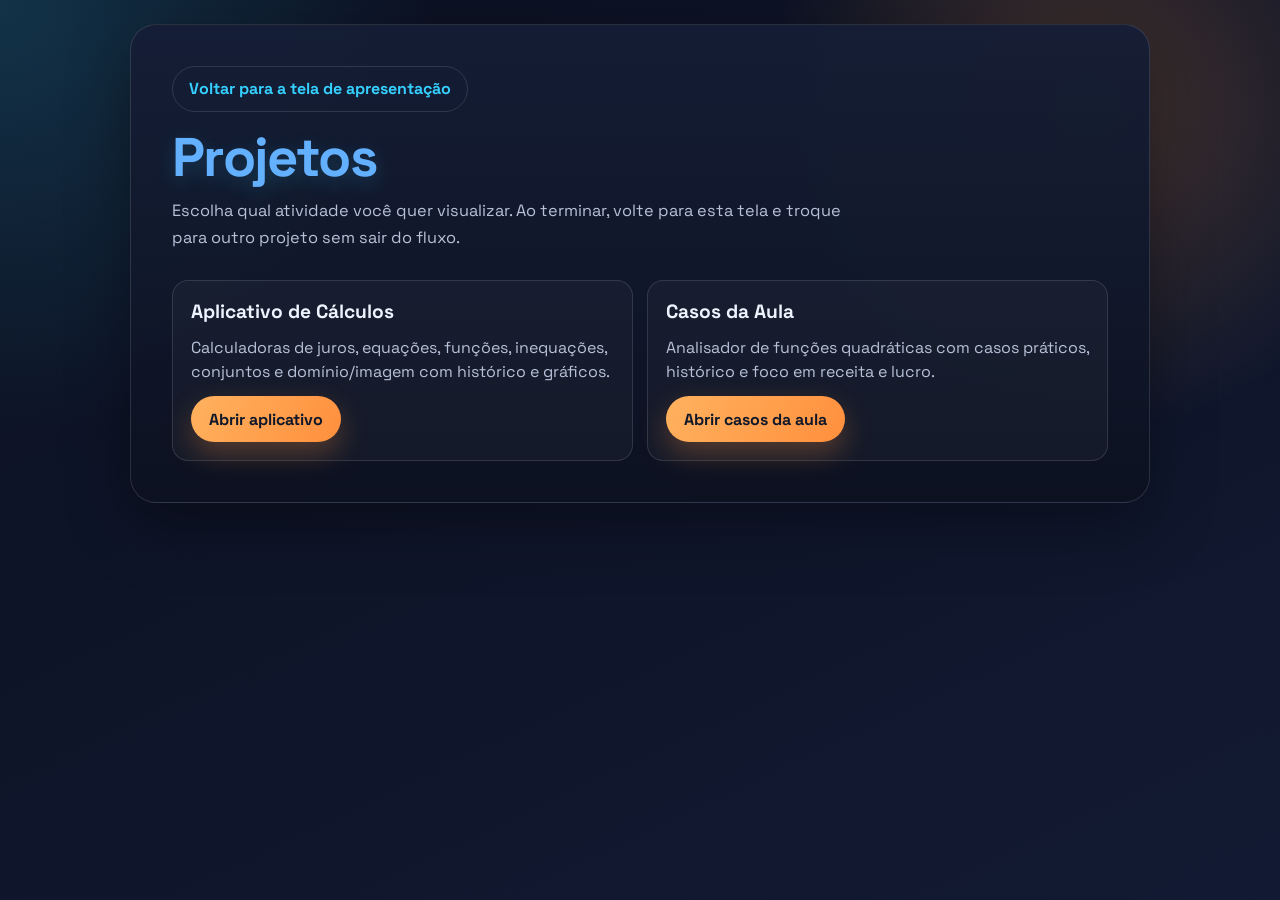
==== commit 67ebe1ed: "Organizando estrutura dos projetos" ====
--- a/Projeto Atual/index.html
+++ b/Projeto Atual/index.html
@@ -1,567 +1,161 @@
 <!DOCTYPE html>
 <html lang="pt-BR">
-
 <head>
   <meta charset="UTF-8">
   <meta name="viewport" content="width=device-width, initial-scale=1.0">
-  <meta http-equiv="cache-control" content="no-cache, no-store, must-revalidate">
-  <meta http-equiv="pragma" content="no-cache">
-  <meta http-equiv="expires" content="0">
-  <title>Projeto Atual | Calculadora Matemática</title>
+  <title>Projeto Atual | Seletor de Projetos</title>
   <link rel="preconnect" href="https://fonts.googleapis.com">
   <link rel="preconnect" href="https://fonts.gstatic.com" crossorigin>
-  <link
-    href="https://fonts.googleapis.com/css2?family=Space+Grotesk:wght@400;500;700&family=IBM+Plex+Mono:wght@400;600&display=swap"
-    rel="stylesheet">
-  <link rel="stylesheet" href="style.css?v=20260414-historyrecreate2">
-  <script>
-    // Auto-refresh on version change
-    (function () {
-      const v = "20260414-historyrecreate2";
-      const last = localStorage.getItem("appV");
-      if (last && last !== v) {
-        localStorage.setItem("appV", v);
-        window.location.reload(true);
-      }
-      localStorage.setItem("appV", v);
-    })();
+  <link href="https://fonts.googleapis.com/css2?family=Space+Grotesk:wght@400;500;700;800&family=IBM+Plex+Mono:wght@400;600&display=swap" rel="stylesheet">
+  <style>
+    :root {
+      --bg-1: #0b1020;
+      --bg-2: #121a33;
+      --card-1: rgba(21, 30, 54, 0.96);
+      --card-2: rgba(13, 18, 33, 0.96);
+      --ink: #eef4ff;
+      --muted: #b7c1d8;
+      --accent: #ff9b42;
+      --accent-2: #35d0ff;
+      --line: rgba(255, 255, 255, 0.12);
+      --shadow: 0 24px 62px rgba(0, 0, 0, 0.35);
+    }
 
-    window.aplicarExemplo = function (kind, example) {
-      const presets = {
-        "composto:investimento": {
-          capitalComposto: "2500",
-          taxaComposta: "1.2",
-          taxaCompostaUnidade: "mes",
-          tempoComposto: "12",
-          tempoCompostoUnidade: "mes"
-        },
-        "composto:curto": {
-          capitalComposto: "1500",
-          taxaComposta: "0.15",
-          taxaCompostaUnidade: "dia",
-          tempoComposto: "45",
-          tempoCompostoUnidade: "dia"
-        },
-        "simples:emprestimo": {
-          capitalSimples: "1800",
-          taxaSimples: "2",
-          taxaSimplesUnidade: "mes",
-          tempoSimples: "6",
-          tempoSimplesUnidade: "mes"
-        },
-        "simples:anual": {
-          capitalSimples: "5000",
-          taxaSimples: "10",
-          taxaSimplesUnidade: "ano",
-          tempoSimples: "1",
-          tempoSimplesUnidade: "ano"
-        }
-      };
+    * {
+      box-sizing: border-box;
+    }
 
-      const explainTexts = {
-        "composto:investimento": "Você investe R$ 2.500,00 com taxa de 1,2% por mês, durante 12 meses. Isso equivale a 12 período(s) da taxa, com capitalização.",
-        "composto:curto": "Você investe R$ 1.500,00 com taxa de 0,15% por dia, durante 45 dias. Isso equivale a 45 período(s) da taxa, com capitalização.",
-        "simples:emprestimo": "Você investe R$ 1.800,00 com taxa de 2% por mês, durante 6 meses. Isso equivale a 6 período(s) da taxa, com acréscimo linear.",
-        "simples:anual": "Você investe R$ 5.000,00 com taxa de 10% por ano, durante 1 ano. Isso equivale a 1 período(s) da taxa, com acréscimo linear."
-      };
+    body {
+      margin: 0;
+      min-height: 100vh;
+      font-family: "Space Grotesk", "Segoe UI", sans-serif;
+      color: var(--ink);
+      background:
+        radial-gradient(circle at top left, rgba(53, 208, 255, 0.18), transparent 28%),
+        radial-gradient(circle at 85% 12%, rgba(255, 155, 66, 0.22), transparent 24%),
+        linear-gradient(155deg, var(--bg-1), var(--bg-2));
+      padding: 24px;
+    }
 
-      const preset = presets[`${kind}:${example}`];
+    .shell {
+      width: min(1020px, 100%);
+      margin: 0 auto;
+      border: 1px solid var(--line);
+      border-radius: 26px;
+      background: linear-gradient(180deg, var(--card-1), var(--card-2));
+      box-shadow: var(--shadow);
+      padding: clamp(24px, 3.2vw, 42px);
+    }
 
-      if (!preset) {
-        return;
+    .top-nav {
+      margin-bottom: 18px;
+    }
+
+    .back-link {
+      display: inline-flex;
+      align-items: center;
+      justify-content: center;
+      min-height: 46px;
+      padding: 0 16px;
+      border: 1px solid var(--line);
+      border-radius: 999px;
+      color: var(--accent-2);
+      text-decoration: none;
+      font-weight: 700;
+    }
+
+    h1 {
+      margin: 0;
+      font-size: clamp(2rem, 4.8vw, 3.4rem);
+      line-height: 1;
+      letter-spacing: -0.03em;
+      color: #63b0ff;
+      text-shadow: 0 6px 20px rgba(53, 208, 255, 0.2);
+    }
+
+    .lead {
+      margin: 14px 0 0;
+      max-width: 70ch;
+      color: var(--muted);
+      font-size: 1.02rem;
+      line-height: 1.65;
+    }
+
+    .project-grid {
+      margin-top: 28px;
+      display: grid;
+      grid-template-columns: repeat(auto-fit, minmax(260px, 1fr));
+      gap: 14px;
+    }
+
+    .project-card {
+      border: 1px solid var(--line);
+      border-radius: 16px;
+      padding: 18px;
+      background: rgba(255, 255, 255, 0.03);
+      display: grid;
+      gap: 12px;
+    }
+
+    .project-card h2 {
+      margin: 0;
+      font-size: 1.2rem;
+    }
+
+    .project-card p {
+      margin: 0;
+      color: var(--muted);
+      line-height: 1.5;
+    }
+
+    .project-card a {
+      display: inline-flex;
+      align-items: center;
+      justify-content: center;
+      min-height: 46px;
+      border-radius: 999px;
+      text-decoration: none;
+      font-weight: 700;
+      color: #0f1729;
+      background: linear-gradient(120deg, #ffb25f, #ff8f3d);
+      box-shadow: 0 12px 28px rgba(255, 143, 61, 0.28);
+      padding: 0 18px;
+      width: fit-content;
+    }
+
+    @media (max-width: 640px) {
+      body {
+        padding: 14px;
       }
 
-      Object.entries(preset).forEach(([id, value]) => {
-        const field = document.getElementById(id);
+      .project-card a {
+        width: 100%;
+      }
+    }
+  </style>
+</head>
+<body>
+  <main class="shell">
+    <div class="top-nav">
+      <a class="back-link" href="../index.html">Voltar para a tela de apresentação</a>
+    </div>
 
-        if (!field) {
-          return;
-        }
+    <h1>Projetos</h1>
+    <p class="lead">Escolha qual atividade você quer visualizar. Ao terminar, volte para esta tela e troque para outro projeto sem sair do fluxo.</p>
 
-        field.value = value;
-        field.dispatchEvent(new Event("input", { bubbles: true }));
-        field.dispatchEvent(new Event("change", { bubbles: true }));
-      });
+    <section class="project-grid" aria-label="Lista de projetos">
+      <article class="project-card">
+        <h2>Aplicativo de Cálculos</h2>
+        <p>Calculadoras de juros, equações, funções, inequações, conjuntos e domínio/imagem com histórico e gráficos.</p>
+        <a href="./Aplicativo%20com%20c%C3%A1lculos%20do%20Winston/index.html">Abrir aplicativo</a>
+      </article>
 
-      if (typeof window.atualizarExplicacaoJuros === "function") {
-        window.atualizarExplicacaoJuros(kind);
-      } else {
-        const outputId = kind === "composto" ? "explicaComposto" : "explicaSimples";
-        const output = document.getElementById(outputId);
-
-        if (output && explainTexts[`${kind}:${example}`]) {
-          output.textContent = explainTexts[`${kind}:${example}`];
-        }
-      }
-
-      const outputId = kind === "composto" ? "explicaComposto" : "explicaSimples";
-      const output = document.getElementById(outputId);
-
-      if (output && explainTexts[`${kind}:${example}`]) {
-        output.textContent = explainTexts[`${kind}:${example}`];
-      }
-    };
-  </script>
-</head>
-
-<body>
-  <main class="app-shell">
-    <header class="hero">
-      <a class="return-presentation" href="../index.html">Voltar para a tela de apresentação</a>
-      <button id="themeToggle" class="theme-toggle" aria-label="Alternar modo escuro" title="Alternar modo escuro"
-        style="position:absolute; top:0; right:0; width:50px; height:50px; border-radius:50%; border:none; cursor:pointer;">
-        <span class="theme-icon">🌙</span>
-      </button>
-      <p class="eyebrow">Matemática aplicada</p>
-      <h1>Aplicativo com cálculos do Winston.</h1>
-      <p class="subtitle">
-        <a href="https://github.com/Alex12Rodrigues" target="_blank" rel="noopener noreferrer">Projetos no GitHub</a>
-        <span aria-hidden="true">•</span>
-        <a href="https://alex12rodrigues.infinityfree.me/" target="_blank" rel="noopener noreferrer">Meu site</a>
-      </p>
-      <p class="active-module">Módulo ativo: <strong id="moduloAtivo">Juros Compostos</strong></p>
-    </header>
-
-    <nav class="tab-bar" aria-label="Módulos matemáticos" role="tablist">
-      <button id="tab-juros-compostos" class="tab-btn active" data-tab="juros-compostos" role="tab" aria-selected="true"
-        aria-controls="juros-compostos">Juros Compostos</button>
-      <button id="tab-juros-simples" class="tab-btn" data-tab="juros-simples" role="tab" aria-selected="false"
-        aria-controls="juros-simples">Juros Simples</button>
-      <button id="tab-equacao-primeiro" class="tab-btn" data-tab="equacao-primeiro" role="tab" aria-selected="false"
-        aria-controls="equacao-primeiro">Equação 1º</button>
-      <button id="tab-equacao-segundo" class="tab-btn" data-tab="equacao-segundo" role="tab" aria-selected="false"
-        aria-controls="equacao-segundo">Equação 2º</button>
-      <button id="tab-funcao-primeiro" class="tab-btn" data-tab="funcao-primeiro" role="tab" aria-selected="false"
-        aria-controls="funcao-primeiro">Função 1º</button>
-      <button id="tab-funcao-segundo" class="tab-btn" data-tab="funcao-segundo" role="tab" aria-selected="false"
-        aria-controls="funcao-segundo">Função 2º</button>
-      <button id="tab-inequacao-primeiro" class="tab-btn" data-tab="inequacao-primeiro" role="tab" aria-selected="false"
-        aria-controls="inequacao-primeiro">Inequação 1º</button>
-      <button id="tab-inequacao-segundo" class="tab-btn" data-tab="inequacao-segundo" role="tab" aria-selected="false"
-        aria-controls="inequacao-segundo">Inequação 2º</button>
-      <button id="tab-conjuntos" class="tab-btn" data-tab="conjuntos" role="tab" aria-selected="false"
-        aria-controls="conjuntos">Conjuntos</button>
-      <button id="tab-dominio-imagem" class="tab-btn" data-tab="dominio-imagem" role="tab" aria-selected="false"
-        aria-controls="dominio-imagem">Domínio</button>
-      <button id="tab-historico" class="tab-btn" data-tab="historico" role="tab" aria-selected="false"
-        aria-controls="historico">Histórico</button>
-    </nav>
-
-    <section id="juros-compostos" class="panel active" aria-live="polite" role="tabpanel"
-      aria-labelledby="tab-juros-compostos">
-      <h2>Juros Compostos</h2>
-      <p class="panel-note">Preencha o valor e escolha a unidade. Se taxa e tempo estiverem em unidades diferentes, o
-        sistema faz a equivalência automaticamente.</p>
-      <div class="interest-layout">
-        <div>
-          <div class="grid-inputs">
-            <label>Capital inicial
-              <input type="number" id="capitalComposto" placeholder="Ex.: 1500" min="0" step="any" inputmode="decimal">
-            </label>
-            <label>Taxa de juros (% por período)
-              <input type="number" id="taxaComposta" placeholder="Ex.: 1.8" min="0" step="any" inputmode="decimal">
-              <small class="field-help">Ex.: 10% ao mês é diferente de 10% ao dia.</small>
-            </label>
-            <label>Unidade da taxa
-              <select id="taxaCompostaUnidade">
-                <option value="dia">Dia</option>
-                <option value="mes" selected>Mês</option>
-                <option value="ano">Ano</option>
-              </select>
-              <small class="field-help">Mostra em que intervalo a taxa vale.</small>
-            </label>
-            <label class="tempo-field">Tempo de cálculo
-              <input type="number" id="tempoComposto" placeholder="Ex.: 12" min="0" step="any" inputmode="decimal">
-              <small class="field-help">Quantidade de períodos que você quer calcular.</small>
-            </label>
-            <label>Unidade do tempo
-              <select id="tempoCompostoUnidade">
-                <option value="dia">Dias</option>
-                <option value="mes" selected>Meses</option>
-                <option value="ano">Anos</option>
-              </select>
-              <small class="field-help">Define a unidade do número informado acima.</small>
-            </label>
-          </div>
-
-          <div class="quick-examples" aria-label="Exemplos rápidos de juros compostos">
-            <span>Exemplos rápidos:</span>
-            <button type="button" class="example-btn" data-kind="composto" data-example="investimento">Investimento 12
-              meses</button>
-            <button type="button" class="example-btn" data-kind="composto" data-example="curto">Ciclo curto
-              diário</button>
-          </div>
-
-          <p class="live-explain" id="explicaComposto">Preencha os campos para visualizar o cenário antes de calcular.
-          </p>
-        </div>
-
-        <aside class="formula-card" aria-label="Explicação da fórmula de juros compostos">
-          <p class="formula-title">Fórmula principal</p>
-          <p class="formula-line">M = C(1 + i)<sup>t</sup></p>
-          <p class="formula-title">Significado das letras</p>
-          <ul class="formula-list">
-            <li>M = montante final</li>
-            <li>C = capital inicial</li>
-            <li>i = taxa em decimal</li>
-            <li>t = número de períodos</li>
-          </ul>
-        </aside>
-      </div>
-      <div class="actions">
-        <button class="action" id="btnComposto">Calcular</button>
-        <button class="ghost-action clear-btn" type="button" data-panel="juros-compostos"
-          data-output="saidaComposto">Limpar</button>
-      </div>
-      <div class="result" id="saidaComposto"></div>
-    </section>
-
-    <section id="juros-simples" class="panel" aria-live="polite" role="tabpanel" aria-labelledby="tab-juros-simples">
-      <h2>Juros Simples</h2>
-      <p class="panel-note">Preencha o valor e escolha a unidade. Se taxa e tempo estiverem em unidades diferentes, o
-        sistema faz a equivalência automaticamente.</p>
-      <div class="interest-layout">
-        <div>
-          <div class="grid-inputs">
-            <label>Capital inicial
-              <input type="number" id="capitalSimples" placeholder="Ex.: 1500" min="0" step="any" inputmode="decimal">
-            </label>
-            <label>Taxa de juros (% por período)
-              <input type="number" id="taxaSimples" placeholder="Ex.: 2" min="0" step="any" inputmode="decimal">
-              <small class="field-help">Ex.: 2% ao mês ou 2% ao dia.</small>
-            </label>
-            <label>Unidade da taxa
-              <select id="taxaSimplesUnidade">
-                <option value="dia">Dia</option>
-                <option value="mes" selected>Mês</option>
-                <option value="ano">Ano</option>
-              </select>
-              <small class="field-help">Indica a base da porcentagem.</small>
-            </label>
-            <label class="tempo-field">Tempo de cálculo
-              <input type="number" id="tempoSimples" placeholder="Ex.: 6" min="0" step="any" inputmode="decimal">
-              <small class="field-help">Informe apenas o número.</small>
-            </label>
-            <label>Unidade do tempo
-              <select id="tempoSimplesUnidade">
-                <option value="dia">Dias</option>
-                <option value="mes" selected>Meses</option>
-                <option value="ano">Anos</option>
-              </select>
-              <small class="field-help">Define se o tempo está em dias, meses ou anos.</small>
-            </label>
-          </div>
-
-          <div class="quick-examples" aria-label="Exemplos rápidos de juros simples">
-            <span>Exemplos rápidos:</span>
-            <button type="button" class="example-btn" data-kind="simples" data-example="emprestimo">Empréstimo 6
-              meses</button>
-            <button type="button" class="example-btn" data-kind="simples" data-example="anual">Aplicação anual</button>
-          </div>
-
-          <p class="live-explain" id="explicaSimples">Preencha os campos para visualizar o cenário antes de calcular.
-          </p>
-        </div>
-
-        <aside class="formula-card" aria-label="Explicação da fórmula de juros simples">
-          <p class="formula-title">Fórmula principal</p>
-          <p class="formula-line">J = C.i.t</p>
-          <p class="formula-line formula-line-secondary">M = C + J</p>
-          <p class="formula-title">Significado das letras</p>
-          <ul class="formula-list">
-            <li>J = juros acumulados</li>
-            <li>M = montante final</li>
-            <li>C = capital inicial</li>
-            <li>i = taxa em decimal</li>
-            <li>t = número de períodos</li>
-          </ul>
-        </aside>
-      </div>
-      <div class="actions">
-        <button class="action" id="btnSimples">Calcular</button>
-        <button class="ghost-action clear-btn" type="button" data-panel="juros-simples"
-          data-output="saidaSimples">Limpar</button>
-      </div>
-      <div class="result" id="saidaSimples"></div>
-    </section>
-
-    <section id="equacao-primeiro" class="panel" aria-live="polite" role="tabpanel"
-      aria-labelledby="tab-equacao-primeiro">
-      <h2>Equação do 1º grau (ax + b = 0)</h2>
-      <p class="panel-note">Informe coeficientes reais para resolver x de forma direta.</p>
-      <div class="grid-inputs">
-        <label>Coeficiente a
-          <input type="number" id="eq1a" placeholder="Ex.: 3" step="any" inputmode="decimal">
-        </label>
-        <label>Coeficiente b
-          <input type="number" id="eq1b" placeholder="Ex.: -9" step="any" inputmode="decimal">
-        </label>
-      </div>
-      <div class="quick-examples" aria-label="Exemplos rápidos de equação do primeiro grau">
-        <span>Exemplos rápidos:</span>
-        <button type="button" class="example-btn" data-kind="eq1" data-example="basico">a=3 e b=-9</button>
-        <button type="button" class="example-btn" data-kind="eq1" data-example="negativo">a=-2 e b=8</button>
-      </div>
-      <p class="live-explain" id="explicaEq1">Preencha os campos para visualizar o cenário antes de calcular.</p>
-      <div class="actions">
-        <button class="action" id="btnEq1">Resolver</button>
-        <button class="ghost-action clear-btn" type="button" data-panel="equacao-primeiro"
-          data-output="saidaEq1">Limpar</button>
-      </div>
-      <div class="result" id="saidaEq1"></div>
-    </section>
-
-    <section id="equacao-segundo" class="panel" aria-live="polite" role="tabpanel"
-      aria-labelledby="tab-equacao-segundo">
-      <h2>Equação do 2º grau (ax² + bx + c = 0)</h2>
-      <p class="panel-note">A ferramenta mostra delta e raízes reais quando existirem.</p>
-      <div class="grid-inputs">
-        <label>Coeficiente a
-          <input type="number" id="eq2a" placeholder="Ex.: 1" step="any" inputmode="decimal">
-        </label>
-        <label>Coeficiente b
-          <input type="number" id="eq2b" placeholder="Ex.: -5" step="any" inputmode="decimal">
-        </label>
-        <label>Coeficiente c
-          <input type="number" id="eq2c" placeholder="Ex.: 6" step="any" inputmode="decimal">
-        </label>
-      </div>
-      <div class="quick-examples" aria-label="Exemplos rápidos de equação do segundo grau">
-        <span>Exemplos rápidos:</span>
-        <button type="button" class="example-btn" data-kind="eq2" data-example="duas-raizes">x² - 5x + 6</button>
-        <button type="button" class="example-btn" data-kind="eq2" data-example="raiz-dupla">x² - 4x + 4</button>
-      </div>
-      <p class="live-explain" id="explicaEq2">Preencha os campos para visualizar o cenário antes de calcular.</p>
-      <div class="actions">
-        <button class="action" id="btnEq2">Resolver</button>
-        <button class="ghost-action clear-btn" type="button" data-panel="equacao-segundo"
-          data-output="saidaEq2">Limpar</button>
-      </div>
-      <div class="result" id="saidaEq2"></div>
-    </section>
-
-    <section id="funcao-primeiro" class="panel" aria-live="polite" role="tabpanel"
-      aria-labelledby="tab-funcao-primeiro">
-      <h2>Função do 1º grau (f(x) = ax + b)</h2>
-      <p class="panel-note">Informe os coeficientes e o valor de x para calcular a imagem da função.</p>
-      <div class="grid-inputs">
-        <label>Coeficiente a
-          <input type="number" id="func1a" placeholder="Ex.: 3" step="any" inputmode="decimal">
-        </label>
-        <label>Coeficiente b
-          <input type="number" id="func1b" placeholder="Ex.: -9" step="any" inputmode="decimal">
-        </label>
-        <label>Valor de x
-          <input type="number" id="func1x" placeholder="Ex.: 2" step="any" inputmode="decimal">
-        </label>
-      </div>
-      <div class="quick-examples" aria-label="Exemplos rápidos de função do primeiro grau">
-        <span>Exemplos rápidos:</span>
-        <button type="button" class="example-btn" data-kind="func1" data-example="basico">f(x)=3x-9, x=2</button>
-        <button type="button" class="example-btn" data-kind="func1" data-example="negativo">f(x)=-2x+8, x=4</button>
-      </div>
-      <p class="live-explain" id="explicaFunc1">Preencha os campos para visualizar o valor da função antes de calcular.
-      </p>
-      <div class="actions">
-        <button class="action" id="btnFunc1">Calcular</button>
-        <button class="ghost-action clear-btn" type="button" data-panel="funcao-primeiro"
-          data-output="saidaFunc1">Limpar</button>
-      </div>
-      <div class="result" id="saidaFunc1"></div>
-    </section>
-
-    <section id="funcao-segundo" class="panel" aria-live="polite" role="tabpanel" aria-labelledby="tab-funcao-segundo">
-      <h2>Função do 2º grau (f(x) = ax² + bx + c)</h2>
-      <p class="panel-note">Informe os coeficientes e o valor de x para calcular a imagem da função.</p>
-      <div class="grid-inputs">
-        <label>Coeficiente a
-          <input type="number" id="func2a" placeholder="Ex.: 1" step="any" inputmode="decimal">
-        </label>
-        <label>Coeficiente b
-          <input type="number" id="func2b" placeholder="Ex.: -5" step="any" inputmode="decimal">
-        </label>
-        <label>Coeficiente c
-          <input type="number" id="func2c" placeholder="Ex.: 6" step="any" inputmode="decimal">
-        </label>
-        <label>Valor de x
-          <input type="number" id="func2x" placeholder="Ex.: 2" step="any" inputmode="decimal">
-        </label>
-      </div>
-      <div class="quick-examples" aria-label="Exemplos rápidos de função do segundo grau">
-        <span>Exemplos rápidos:</span>
-        <button type="button" class="example-btn" data-kind="func2" data-example="duas-raizes">f(x)=x²-5x+6,
-          x=2</button>
-        <button type="button" class="example-btn" data-kind="func2" data-example="raiz-dupla">f(x)=x²-4x+4, x=3</button>
-      </div>
-      <p class="live-explain" id="explicaFunc2">Preencha os campos para visualizar o valor da função antes de calcular.
-      </p>
-      <div class="actions">
-        <button class="action" id="btnFunc2">Calcular</button>
-        <button class="ghost-action clear-btn" type="button" data-panel="funcao-segundo"
-          data-output="saidaFunc2">Limpar</button>
-      </div>
-      <div class="result" id="saidaFunc2"></div>
-    </section>
-
-    <section id="inequacao-primeiro" class="panel" aria-live="polite" role="tabpanel"
-      aria-labelledby="tab-inequacao-primeiro">
-      <h2>Inequação do 1º grau (ax + b &gt; 0)</h2>
-      <p class="panel-note">Receba a faixa de valores de x que satisfaz a desigualdade.</p>
-      <div class="grid-inputs">
-        <label>Coeficiente a
-          <input type="number" id="ineq1a" placeholder="Ex.: -2" step="any" inputmode="decimal">
-        </label>
-        <label>Coeficiente b
-          <input type="number" id="ineq1b" placeholder="Ex.: 8" step="any" inputmode="decimal">
-        </label>
-      </div>
-      <div class="quick-examples" aria-label="Exemplos rápidos de inequação do primeiro grau">
-        <span>Exemplos rápidos:</span>
-        <button type="button" class="example-btn" data-kind="ineq1" data-example="positivo">2x - 6 &gt; 0</button>
-        <button type="button" class="example-btn" data-kind="ineq1" data-example="negativo">-3x + 9 &gt; 0</button>
-      </div>
-      <p class="live-explain" id="explicaIneq1">Preencha os campos para visualizar o cenário antes de calcular.</p>
-      <div class="actions">
-        <button class="action" id="btnIneq1">Resolver</button>
-        <button class="ghost-action clear-btn" type="button" data-panel="inequacao-primeiro"
-          data-output="saidaIneq1">Limpar</button>
-      </div>
-      <div class="result" id="saidaIneq1"></div>
-    </section>
-
-    <section id="inequacao-segundo" class="panel" aria-live="polite" role="tabpanel"
-      aria-labelledby="tab-inequacao-segundo">
-      <h2>Inequação do 2º grau (ax² + bx + c &gt; 0)</h2>
-      <p class="panel-note">O resultado mostra intervalos de solução conforme o sinal da parábola.</p>
-      <div class="grid-inputs">
-        <label>Coeficiente a
-          <input type="number" id="ineq2a" placeholder="Ex.: 1" step="any" inputmode="decimal">
-        </label>
-        <label>Coeficiente b
-          <input type="number" id="ineq2b" placeholder="Ex.: -3" step="any" inputmode="decimal">
-        </label>
-        <label>Coeficiente c
-          <input type="number" id="ineq2c" placeholder="Ex.: -4" step="any" inputmode="decimal">
-        </label>
-      </div>
-      <div class="quick-examples" aria-label="Exemplos rápidos de inequação do segundo grau">
-        <span>Exemplos rápidos:</span>
-        <button type="button" class="example-btn" data-kind="ineq2" data-example="aberta">x² - 3x - 4 &gt; 0</button>
-        <button type="button" class="example-btn" data-kind="ineq2" data-example="fechada">-x² + 5x - 6 &gt; 0</button>
-      </div>
-      <p class="live-explain" id="explicaIneq2">Preencha os campos para visualizar o cenário antes de calcular.</p>
-      <div class="actions">
-        <button class="action" id="btnIneq2">Resolver</button>
-        <button class="ghost-action clear-btn" type="button" data-panel="inequacao-segundo"
-          data-output="saidaIneq2">Limpar</button>
-      </div>
-      <div class="result" id="saidaIneq2"></div>
-    </section>
-
-    <section id="conjuntos" class="panel" aria-live="polite" role="tabpanel" aria-labelledby="tab-conjuntos">
-      <h2>Conjuntos</h2>
-      <p class="panel-note">Informe os elementos de A e B separados por vírgula. Exemplo: 1, 2, 3.</p>
-      <div class="grid-inputs">
-        <label>Conjunto A
-          <input type="text" id="setA" placeholder="Ex.: 1, 2, 3">
-        </label>
-        <label>Conjunto B
-          <input type="text" id="setB" placeholder="Ex.: 3, 4, 5">
-        </label>
-        <label>Operação
-          <select id="setOperacao">
-            <option value="uniao" selected>União (A ∪ B)</option>
-            <option value="intersecao">Interseção (A ∩ B)</option>
-            <option value="diferencaAB">Diferença (A - B)</option>
-            <option value="diferencaBA">Diferença (B - A)</option>
-            <option value="simetrica">Diferença Simétrica (A △ B)</option>
-          </select>
-        </label>
-      </div>
-      <div class="quick-examples" aria-label="Exemplos rápidos de conjuntos">
-        <span>Exemplos rápidos:</span>
-        <button type="button" class="example-btn" data-kind="conjuntos" data-example="uniao">União básica</button>
-        <button type="button" class="example-btn" data-kind="conjuntos" data-example="intersecao">Interseção
-          básica</button>
-      </div>
-      <p class="live-explain" id="explicaConjuntos">Preencha os campos para visualizar o cenário antes de calcular.</p>
-      <div class="actions">
-        <button class="action" id="btnConjuntos">Calcular</button>
-        <button class="ghost-action clear-btn" type="button" data-panel="conjuntos"
-          data-output="saidaConjuntos">Limpar</button>
-      </div>
-      <div class="result" id="saidaConjuntos"></div>
-    </section>
-
-    <section id="dominio-imagem" class="panel" aria-live="polite" role="tabpanel" aria-labelledby="tab-dominio-imagem">
-      <h2>Domínio e Imagem (x e y)</h2>
-      <p class="panel-note">Monte faixas de x e y para obter D e Im em linguagem de conjuntos.</p>
-      <div class="grid-inputs">
-        <label>Valor mínimo de x
-          <input type="number" id="domXMin" placeholder="Ex.: -2" step="any" inputmode="decimal">
-        </label>
-        <label>Comparação à esquerda de x
-          <select id="domXCompEsq">
-            <option value="<=" selected>Inclui limite (≤)</option>
-            <option value="<">Não inclui limite (&lt;)</option>
-          </select>
-        </label>
-        <label>Comparação à direita de x
-          <select id="domXCompDir">
-            <option value="<=" selected>Inclui limite (≤)</option>
-            <option value="<">Não inclui limite (&lt;)</option>
-          </select>
-        </label>
-        <label>Valor máximo de x
-          <input type="number" id="domXMax" placeholder="Ex.: 3" step="any" inputmode="decimal">
-        </label>
-        <label>Valor mínimo de y
-          <input type="number" id="domYMin" placeholder="Ex.: -1" step="any" inputmode="decimal">
-        </label>
-        <label>Comparação à esquerda de y
-          <select id="domYCompEsq">
-            <option value="<=" selected>Inclui limite (≤)</option>
-            <option value="<">Não inclui limite (&lt;)</option>
-          </select>
-        </label>
-        <label>Comparação à direita de y
-          <select id="domYCompDir">
-            <option value="<=" selected>Inclui limite (≤)</option>
-            <option value="<">Não inclui limite (&lt;)</option>
-          </select>
-        </label>
-        <label>Valor máximo de y
-          <input type="number" id="domYMax" placeholder="Ex.: 4" step="any" inputmode="decimal">
-        </label>
-      </div>
-      <div class="quick-examples" aria-label="Exemplos rápidos de domínio e imagem">
-        <span>Exemplos rápidos:</span>
-        <button type="button" class="example-btn" data-kind="dominio" data-example="intervalo1">Intervalo
-          fechado</button>
-        <button type="button" class="example-btn" data-kind="dominio" data-example="intervalo2">Intervalo misto</button>
-      </div>
-      <p class="live-explain" id="explicaDominio">Preencha os campos para visualizar o cenário antes de calcular.</p>
-      <div class="actions">
-        <button class="action" id="btnDominioImagem">Gerar</button>
-        <button class="ghost-action clear-btn" type="button" data-panel="dominio-imagem"
-          data-output="saidaDominioImagem">Limpar</button>
-      </div>
-      <div class="result" id="saidaDominioImagem"></div>
-    </section>
-
-    <section id="historico" class="panel" aria-live="polite" role="tabpanel" aria-labelledby="tab-historico">
-      <h2>Histórico de Cálculos</h2>
-      <p class="panel-note">Aqui ficam registradas as últimas contas realizadas nas telas do aplicativo.</p>
-      <div class="history-box">
-        <ul id="historicoLista" class="history-list"></ul>
-      </div>
-      <div class="actions">
-        <button class="ghost-action" type="button" id="btnLimparHistorico">Limpar histórico</button>
-      </div>
+      <article class="project-card">
+        <h2>Casos da Aula</h2>
+        <p>Analisador de funções quadráticas com casos práticos, histórico e foco em receita e lucro.</p>
+        <a href="./Casos%20da%20aula/index.html">Abrir casos da aula</a>
+      </article>
     </section>
   </main>
-
-  <script src="script.js?v=20260414-historyrecreate2"></script>
 </body>
-
 </html>
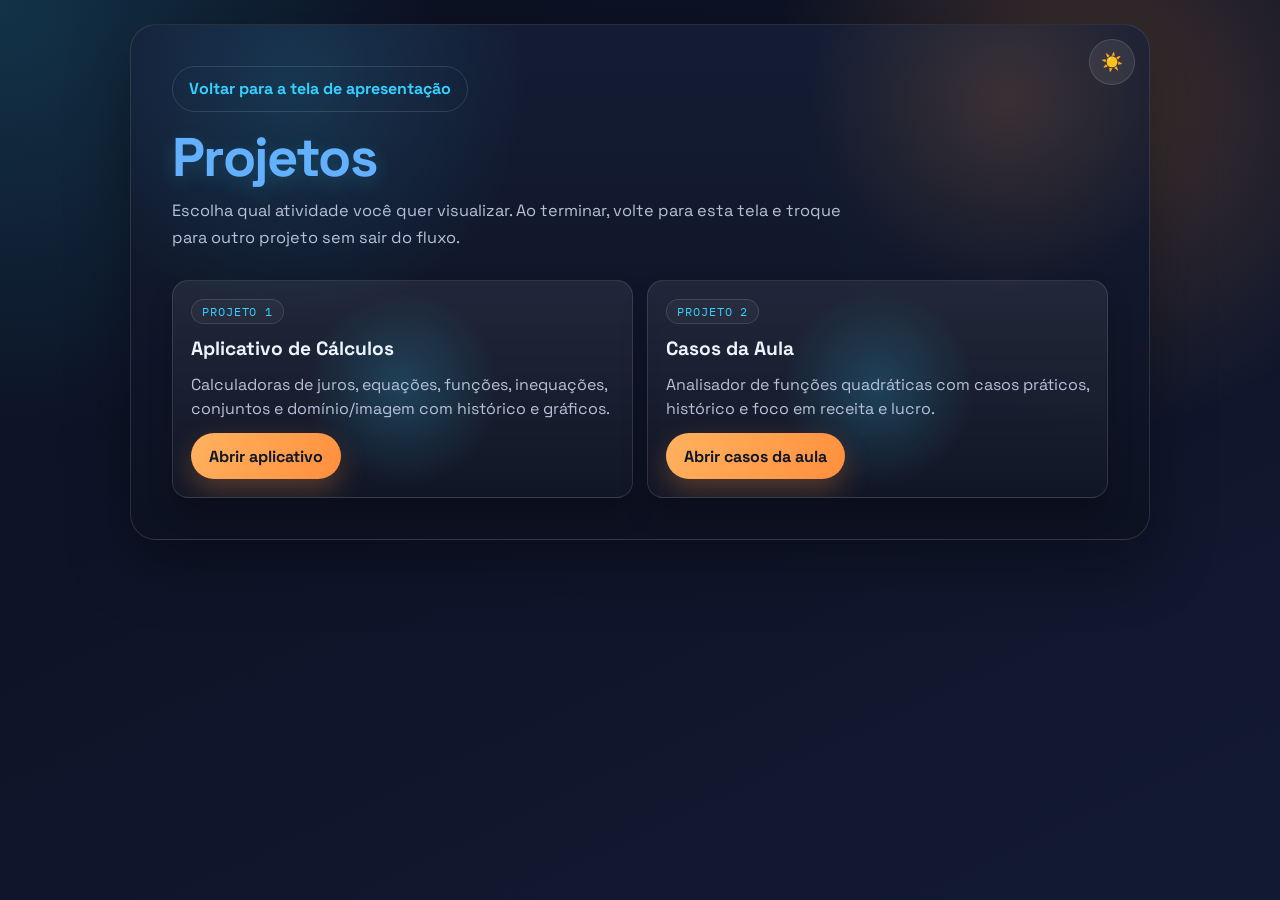
==== commit da1bf5d5: "Alterando tema claro/escuro" ====
--- a/Projeto Atual/index.html
+++ b/Projeto Atual/index.html
@@ -7,8 +7,83 @@
   <link rel="preconnect" href="https://fonts.googleapis.com">
   <link rel="preconnect" href="https://fonts.gstatic.com" crossorigin>
   <link href="https://fonts.googleapis.com/css2?family=Space+Grotesk:wght@400;500;700;800&family=IBM+Plex+Mono:wght@400;600&display=swap" rel="stylesheet">
+  <script>
+    (function () {
+      const THEME_KEY = "alex_site_theme";
+      const LEGACY_THEME_KEYS = ["alex_presentation_theme", "winston_theme", "quadratic_theme"];
+
+      function readSavedTheme() {
+        const shared = localStorage.getItem(THEME_KEY);
+        if (shared === "light" || shared === "dark") {
+          return shared;
+        }
+
+        for (const legacyKey of LEGACY_THEME_KEYS) {
+          const legacy = localStorage.getItem(legacyKey);
+          if (legacy === "light" || legacy === "dark") {
+            return legacy;
+          }
+        }
+
+        return "dark";
+      }
+
+      function persistTheme(theme) {
+        localStorage.setItem(THEME_KEY, theme);
+        LEGACY_THEME_KEYS.forEach((key) => localStorage.setItem(key, theme));
+      }
+
+      function applyTheme(theme) {
+        const isLight = theme === "light";
+        document.body.classList.toggle("light-theme", isLight);
+        const icon = document.getElementById("themeIcon");
+        if (icon) {
+          icon.textContent = isLight ? "🌙" : "☀️";
+        }
+      }
+
+      window.addEventListener("DOMContentLoaded", function () {
+        const toggle = document.getElementById("themeToggle");
+        let currentTheme = readSavedTheme();
+        applyTheme(currentTheme);
+        persistTheme(currentTheme);
+
+        if (toggle) {
+          toggle.addEventListener("click", function () {
+            currentTheme = currentTheme === "dark" ? "light" : "dark";
+            applyTheme(currentTheme);
+            persistTheme(currentTheme);
+          });
+        }
+
+        const cards = document.querySelectorAll(".project-card");
+        cards.forEach((card, index) => {
+          card.style.animationDelay = `${index * 140}ms`;
+
+          card.addEventListener("pointermove", function (event) {
+            const rect = card.getBoundingClientRect();
+            const px = (event.clientX - rect.left) / rect.width;
+            const py = (event.clientY - rect.top) / rect.height;
+            const rotateY = (px - 0.5) * 8;
+            const rotateX = (0.5 - py) * 8;
+
+            card.style.transform = `translateY(-6px) rotateX(${rotateX}deg) rotateY(${rotateY}deg)`;
+            card.style.setProperty("--spark-x", `${px * 100}%`);
+            card.style.setProperty("--spark-y", `${py * 100}%`);
+          });
+
+          card.addEventListener("pointerleave", function () {
+            card.style.transform = "";
+            card.style.removeProperty("--spark-x");
+            card.style.removeProperty("--spark-y");
+          });
+        });
+      });
+    })();
+  </script>
   <style>
     :root {
+      color-scheme: light dark;
       --bg-1: #0b1020;
       --bg-2: #121a33;
       --card-1: rgba(21, 30, 54, 0.96);
@@ -21,6 +96,19 @@
       --shadow: 0 24px 62px rgba(0, 0, 0, 0.35);
     }
 
+    body.light-theme {
+      --bg-1: #e8f2ff;
+      --bg-2: #fdf2e4;
+      --card-1: rgba(255, 255, 255, 0.98);
+      --card-2: rgba(241, 248, 255, 0.98);
+      --ink: #0e1a35;
+      --muted: #364764;
+      --accent: #ff8e3d;
+      --accent-2: #0a7ab4;
+      --line: rgba(14, 26, 53, 0.14);
+      --shadow: 0 24px 62px rgba(17, 45, 84, 0.2);
+    }
+
     * {
       box-sizing: border-box;
     }
@@ -37,6 +125,13 @@
       padding: 24px;
     }
 
+    body.light-theme {
+      background:
+        radial-gradient(circle at 10% 10%, rgba(74, 160, 255, 0.22), transparent 34%),
+        radial-gradient(circle at 88% 14%, rgba(255, 166, 92, 0.2), transparent 30%),
+        linear-gradient(150deg, var(--bg-1), var(--bg-2));
+    }
+
     .shell {
       width: min(1020px, 100%);
       margin: 0 auto;
@@ -45,9 +140,52 @@
       background: linear-gradient(180deg, var(--card-1), var(--card-2));
       box-shadow: var(--shadow);
       padding: clamp(24px, 3.2vw, 42px);
+      position: relative;
+      overflow: hidden;
+    }
+
+    .shell::before {
+      content: "";
+      position: absolute;
+      inset: 0;
+      pointer-events: none;
+      background:
+        radial-gradient(circle at 16% 12%, rgba(53, 208, 255, 0.14), transparent 24%),
+        radial-gradient(circle at 86% 14%, rgba(255, 155, 66, 0.16), transparent 20%);
+    }
+
+    .theme-toggle {
+      position: absolute;
+      top: 14px;
+      right: 14px;
+      z-index: 3;
+      width: 46px;
+      height: 46px;
+      border-radius: 50%;
+      border: 1px solid var(--line);
+      background: rgba(255, 255, 255, 0.08);
+      color: var(--ink);
+      font-size: 1.1rem;
+      cursor: pointer;
+      display: inline-flex;
+      align-items: center;
+      justify-content: center;
+      transition: transform 0.2s ease, border-color 0.2s ease;
+    }
+
+    body.light-theme .theme-toggle {
+      background: rgba(255, 255, 255, 0.9);
+      box-shadow: 0 8px 20px rgba(15, 41, 78, 0.16);
+    }
+
+    .theme-toggle:hover {
+      transform: translateY(-1px) scale(1.04);
+      border-color: var(--accent-2);
     }
 
     .top-nav {
+      position: relative;
+      z-index: 2;
       margin-bottom: 18px;
     }
 
@@ -62,9 +200,17 @@
       color: var(--accent-2);
       text-decoration: none;
       font-weight: 700;
+      transition: transform 0.2s ease, border-color 0.2s ease;
+    }
+
+    .back-link:hover {
+      transform: translateY(-1px);
+      border-color: var(--accent-2);
     }
 
     h1 {
+      position: relative;
+      z-index: 2;
       margin: 0;
       font-size: clamp(2rem, 4.8vw, 3.4rem);
       line-height: 1;
@@ -74,6 +220,8 @@
     }
 
     .lead {
+      position: relative;
+      z-index: 2;
       margin: 14px 0 0;
       max-width: 70ch;
       color: var(--muted);
@@ -82,6 +230,9 @@
     }
 
     .project-grid {
+      position: relative;
+      z-index: 2;
+      perspective: 1200px;
       margin-top: 28px;
       display: grid;
       grid-template-columns: repeat(auto-fit, minmax(260px, 1fr));
@@ -89,12 +240,49 @@
     }
 
     .project-card {
+      --spark-x: 50%;
+      --spark-y: 50%;
       border: 1px solid var(--line);
       border-radius: 16px;
       padding: 18px;
-      background: rgba(255, 255, 255, 0.03);
+      background:
+        radial-gradient(circle at var(--spark-x) var(--spark-y), rgba(53, 208, 255, 0.2), transparent 38%),
+        linear-gradient(180deg, rgba(255, 255, 255, 0.07), rgba(255, 255, 255, 0.02));
       display: grid;
       gap: 12px;
+      transform-style: preserve-3d;
+      transition: transform 0.26s ease, border-color 0.26s ease, box-shadow 0.26s ease;
+      box-shadow: 0 16px 26px rgba(0, 0, 0, 0.2);
+      animation: cardReveal 0.7s ease both;
+      overflow: hidden;
+    }
+
+    body.light-theme .project-card {
+      background:
+        radial-gradient(circle at var(--spark-x) var(--spark-y), rgba(46, 147, 255, 0.16), transparent 40%),
+        linear-gradient(180deg, rgba(255, 255, 255, 0.88), rgba(236, 245, 255, 0.82));
+      box-shadow: 0 16px 26px rgba(17, 45, 84, 0.12);
+    }
+
+    .project-card::after {
+      content: "";
+      position: absolute;
+      inset: -30% auto auto -40%;
+      width: 140%;
+      height: 110%;
+      pointer-events: none;
+      background: linear-gradient(110deg, transparent 28%, rgba(255, 255, 255, 0.14) 50%, transparent 72%);
+      transform: translateX(-55%) rotate(7deg);
+      transition: transform 0.55s ease;
+    }
+
+    .project-card:hover::after {
+      transform: translateX(20%) rotate(7deg);
+    }
+
+    .project-card:hover {
+      border-color: var(--accent-2);
+      box-shadow: 0 24px 36px rgba(0, 0, 0, 0.26);
     }
 
     .project-card h2 {
@@ -121,11 +309,46 @@
       box-shadow: 0 12px 28px rgba(255, 143, 61, 0.28);
       padding: 0 18px;
       width: fit-content;
+      transition: transform 0.2s ease, box-shadow 0.2s ease;
+    }
+
+    .project-card a:hover {
+      transform: translateY(-1px);
+      box-shadow: 0 15px 28px rgba(255, 143, 61, 0.35);
+    }
+
+    .tag {
+      width: fit-content;
+      font-family: "IBM Plex Mono", monospace;
+      letter-spacing: 0.08em;
+      text-transform: uppercase;
+      font-size: 0.72rem;
+      color: var(--accent-2);
+      border: 1px solid var(--line);
+      border-radius: 999px;
+      padding: 4px 10px;
+      background: rgba(255, 255, 255, 0.04);
+    }
+
+    @keyframes cardReveal {
+      from {
+        opacity: 0;
+        transform: translateY(14px) scale(0.98);
+      }
+
+      to {
+        opacity: 1;
+        transform: translateY(0) scale(1);
+      }
     }
 
     @media (max-width: 640px) {
       body {
         padding: 14px;
+      }
+
+      .shell {
+        padding-top: 72px;
       }
 
       .project-card a {
@@ -136,6 +359,10 @@
 </head>
 <body>
   <main class="shell">
+    <button id="themeToggle" class="theme-toggle" type="button" aria-label="Alternar tema claro e escuro" title="Alternar tema claro e escuro">
+      <span id="themeIcon">☀️</span>
+    </button>
+
     <div class="top-nav">
       <a class="back-link" href="../index.html">Voltar para a tela de apresentação</a>
     </div>
@@ -145,12 +372,14 @@
 
     <section class="project-grid" aria-label="Lista de projetos">
       <article class="project-card">
+        <span class="tag">Projeto 1</span>
         <h2>Aplicativo de Cálculos</h2>
         <p>Calculadoras de juros, equações, funções, inequações, conjuntos e domínio/imagem com histórico e gráficos.</p>
         <a href="./Aplicativo%20com%20c%C3%A1lculos%20do%20Winston/index.html">Abrir aplicativo</a>
       </article>
 
       <article class="project-card">
+        <span class="tag">Projeto 2</span>
         <h2>Casos da Aula</h2>
         <p>Analisador de funções quadráticas com casos práticos, histórico e foco em receita e lucro.</p>
         <a href="./Casos%20da%20aula/index.html">Abrir casos da aula</a>
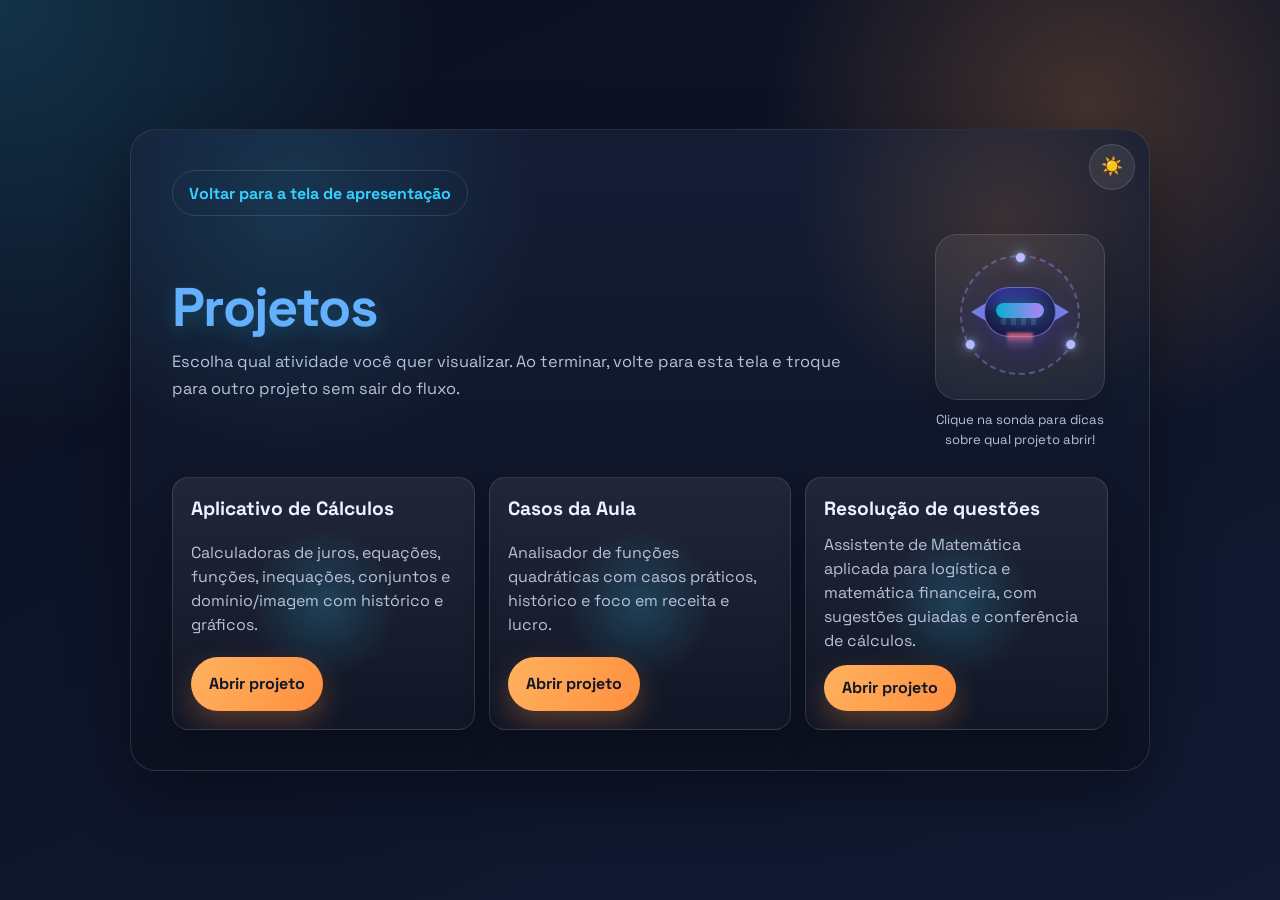
==== commit b352a0df: "Iniciando projeto da P2" ====
--- a/Projeto Atual/index.html
+++ b/Projeto Atual/index.html
@@ -56,9 +56,40 @@
           });
         }
 
+        const allowMotion = window.matchMedia("(prefers-reduced-motion: no-preference)").matches;
+        const isFinePointer = window.matchMedia("(pointer: fine)").matches;
+
+        const mascotBtn = document.getElementById("mascotBot");
+        const mascotHint = document.getElementById("mascotHint");
+        const tips = [
+          "Sou uma sonda diferente do robô da tela inicial — clique de novo para mais dicas.",
+          "Precisa de várias calculadoras? Abra o Aplicativo de Cálculos.",
+          "Focado em receita e lucro com parábola? Vá em Casos da Aula.",
+          "Quer conferir logística ou matemática financeira? Abra Resolução de questões.",
+          "As bolinhas orbitando são só vibe — escolha o card que combinar com você.",
+          "Use Abrir projeto no card para entrar no app."
+        ];
+        let tipIndex = -1;
+
+        if (mascotBtn && mascotHint) {
+          mascotBtn.addEventListener("click", function () {
+            tipIndex = (tipIndex + 1) % tips.length;
+            mascotHint.textContent = tips[tipIndex];
+            mascotBtn.classList.remove("is-tap");
+            window.requestAnimationFrame(function () {
+              void mascotBtn.offsetWidth;
+              mascotBtn.classList.add("is-tap");
+            });
+          });
+        }
+
         const cards = document.querySelectorAll(".project-card");
         cards.forEach((card, index) => {
           card.style.animationDelay = `${index * 140}ms`;
+
+          if (!allowMotion || !isFinePointer) {
+            return;
+          }
 
           card.addEventListener("pointermove", function (event) {
             const rect = card.getBoundingClientRect();
@@ -125,6 +156,12 @@
       padding: 24px;
     }
 
+    .page {
+      min-height: calc(100vh - 48px);
+      display: grid;
+      place-items: center;
+    }
+
     body.light-theme {
       background:
         radial-gradient(circle at 10% 10%, rgba(74, 160, 255, 0.22), transparent 34%),
@@ -154,11 +191,17 @@
         radial-gradient(circle at 86% 14%, rgba(255, 155, 66, 0.16), transparent 20%);
     }
 
+    @media (prefers-reduced-motion: no-preference) {
+      .shell::before {
+        animation: ambientGlow 10s ease-in-out infinite alternate;
+      }
+    }
+
     .theme-toggle {
       position: absolute;
       top: 14px;
       right: 14px;
-      z-index: 3;
+      z-index: 5;
       width: 46px;
       height: 46px;
       border-radius: 50%;
@@ -185,7 +228,7 @@
 
     .top-nav {
       position: relative;
-      z-index: 2;
+      z-index: 3;
       margin-bottom: 18px;
     }
 
@@ -208,9 +251,269 @@
       border-color: var(--accent-2);
     }
 
+    .hero-row {
+      position: relative;
+      z-index: 3;
+      display: grid;
+      grid-template-columns: minmax(0, 1fr) auto;
+      gap: clamp(16px, 3vw, 28px);
+      align-items: center;
+    }
+
+    .hero-copy {
+      min-width: 0;
+    }
+
+    .mascot-column {
+      display: grid;
+      justify-items: center;
+      gap: 10px;
+      width: min(220px, 100%);
+    }
+
+    .mascot-bot {
+      border: 1px solid var(--line);
+      border-radius: 22px;
+      padding: 14px 18px 18px;
+      background: rgba(255, 255, 255, 0.06);
+      color: inherit;
+      cursor: pointer;
+      transition: transform 0.2s ease, border-color 0.2s ease, box-shadow 0.2s ease;
+      box-shadow: 0 14px 28px rgba(0, 0, 0, 0.18);
+    }
+
+    body.light-theme .mascot-bot {
+      background: rgba(255, 255, 255, 0.92);
+      box-shadow: 0 14px 28px rgba(17, 45, 84, 0.1);
+    }
+
+    .mascot-bot:hover {
+      transform: translateY(-3px) scale(1.02);
+      border-color: var(--accent-2);
+    }
+
+    .mascot-bot:focus-visible {
+      outline: 2px solid var(--accent-2);
+      outline-offset: 3px;
+    }
+
+    .mascot-bot.is-tap {
+      animation: probeNudge 0.55s ease;
+    }
+
+    /* Mascote “sonda”: órbita + casulo + visor em scan — diferente do robô da página inicial */
+    .probe-stage {
+      display: block;
+      width: 132px;
+      height: 132px;
+      margin: 0 auto;
+      position: relative;
+    }
+
+    .probe-ring {
+      position: absolute;
+      inset: 6px;
+      border-radius: 50%;
+      border: 2px dashed rgba(167, 139, 250, 0.42);
+      box-shadow: inset 0 0 24px rgba(99, 102, 241, 0.12);
+      pointer-events: none;
+    }
+
+    .probe-satellites {
+      position: absolute;
+      inset: 0;
+      pointer-events: none;
+    }
+
+    @media (prefers-reduced-motion: no-preference) {
+      .probe-satellites {
+        animation: probeOrbit 10s linear infinite;
+      }
+
+      .probe-ring {
+        animation: probeRingPulse 4s ease-in-out infinite alternate;
+      }
+    }
+
+    .probe-sat {
+      position: absolute;
+      top: 50%;
+      left: 50%;
+      width: 9px;
+      height: 9px;
+      margin: -4.5px 0 0 -4.5px;
+      border-radius: 50%;
+      background: #c4b5fd;
+      box-shadow: 0 0 14px rgba(196, 181, 253, 0.95), 0 0 4px rgba(34, 211, 238, 0.8);
+    }
+
+    .probe-sat:nth-child(1) {
+      transform: rotate(0deg) translateY(-58px);
+    }
+
+    .probe-sat:nth-child(2) {
+      transform: rotate(120deg) translateY(-58px);
+    }
+
+    .probe-sat:nth-child(3) {
+      transform: rotate(240deg) translateY(-58px);
+    }
+
+    .probe-body {
+      position: absolute;
+      left: 50%;
+      top: 50%;
+      width: 82px;
+      height: 68px;
+      margin: -34px 0 0 -41px;
+      transform-origin: 50% 55%;
+    }
+
+    @media (prefers-reduced-motion: no-preference) {
+      .probe-body {
+        animation: probeWobble 2.75s ease-in-out infinite;
+      }
+
+      .probe-fin-l {
+        animation: probeFinL 1.8s ease-in-out infinite alternate;
+      }
+
+      .probe-fin-r {
+        animation: probeFinR 1.8s ease-in-out infinite alternate;
+      }
+    }
+
+    .probe-fin {
+      position: absolute;
+      top: 22px;
+      width: 0;
+      height: 0;
+      border-style: solid;
+      opacity: 0.92;
+      filter: drop-shadow(0 4px 8px rgba(79, 70, 229, 0.35));
+    }
+
+    .probe-fin-l {
+      left: -8px;
+      border-width: 9px 15px 9px 0;
+      border-color: transparent #818cf8 transparent transparent;
+      transform-origin: right center;
+    }
+
+    .probe-fin-r {
+      right: -8px;
+      border-width: 9px 0 9px 15px;
+      border-color: transparent transparent transparent #818cf8;
+      transform-origin: left center;
+    }
+
+    .probe-capsule {
+      position: absolute;
+      left: 50%;
+      top: 6px;
+      width: 72px;
+      height: 50px;
+      margin-left: -36px;
+      border-radius: 999px;
+      background: linear-gradient(165deg, #3730a3 0%, #1e1b4b 42%, #312e81 100%);
+      border: 1px solid rgba(165, 180, 252, 0.5);
+      box-shadow:
+        inset 0 -10px 22px rgba(0, 0, 0, 0.42),
+        inset 0 10px 18px rgba(99, 102, 241, 0.22),
+        0 12px 26px rgba(67, 56, 202, 0.38);
+      overflow: hidden;
+    }
+
+    body.light-theme .probe-capsule {
+      background: linear-gradient(165deg, #e0e7ff 0%, #c7d2fe 38%, #a5b4fc 100%);
+      border-color: rgba(79, 70, 229, 0.35);
+      box-shadow:
+        inset 0 -6px 14px rgba(255, 255, 255, 0.65),
+        inset 0 8px 14px rgba(99, 102, 241, 0.18),
+        0 12px 22px rgba(79, 70, 229, 0.18);
+    }
+
+    .probe-visor {
+      position: absolute;
+      left: 11px;
+      right: 11px;
+      top: 15px;
+      height: 15px;
+      border-radius: 10px;
+      background: linear-gradient(90deg, #06b6d4, #a78bfa, #22d3ee, #c084fc);
+      background-size: 260% 100%;
+      background-position: 0% 50%;
+      opacity: 0.96;
+      box-shadow: 0 0 18px rgba(34, 211, 238, 0.55);
+    }
+
+    @media (prefers-reduced-motion: no-preference) {
+      .probe-visor {
+        animation: probeScan 2.4s linear infinite;
+      }
+    }
+
+    body.light-theme .probe-visor {
+      box-shadow: 0 0 12px rgba(14, 116, 144, 0.35);
+      opacity: 1;
+    }
+
+    .probe-grille {
+      position: absolute;
+      bottom: 11px;
+      left: 50%;
+      width: 38px;
+      height: 7px;
+      margin-left: -19px;
+      border-radius: 4px;
+      background: repeating-linear-gradient(
+        90deg,
+        rgba(255, 255, 255, 0.18) 0 5px,
+        transparent 5px 10px
+      );
+      opacity: 0.65;
+    }
+
+    body.light-theme .probe-grille {
+      background: repeating-linear-gradient(
+        90deg,
+        rgba(30, 41, 59, 0.22) 0 5px,
+        transparent 5px 10px
+      );
+      opacity: 0.85;
+    }
+
+    .probe-thrust {
+      position: absolute;
+      bottom: -2px;
+      left: 50%;
+      width: 26px;
+      height: 18px;
+      margin-left: -13px;
+      border-radius: 0 0 50% 50%;
+      background: linear-gradient(180deg, rgba(251, 113, 133, 0.95), rgba(249, 168, 212, 0.15), transparent);
+      filter: blur(1.5px);
+      pointer-events: none;
+    }
+
+    @media (prefers-reduced-motion: no-preference) {
+      .probe-thrust {
+        animation: probeJet 0.5s ease-in-out infinite alternate;
+      }
+    }
+
+    .mascot-hint {
+      margin: 0;
+      font-size: 0.82rem;
+      line-height: 1.45;
+      color: var(--muted);
+      text-align: center;
+      max-width: 22ch;
+    }
+
     h1 {
       position: relative;
-      z-index: 2;
+      z-index: 3;
       margin: 0;
       font-size: clamp(2rem, 4.8vw, 3.4rem);
       line-height: 1;
@@ -219,9 +522,15 @@
       text-shadow: 0 6px 20px rgba(53, 208, 255, 0.2);
     }
 
+    @media (prefers-reduced-motion: no-preference) {
+      h1 {
+        animation: titleGlow 4s ease-in-out infinite alternate;
+      }
+    }
+
     .lead {
       position: relative;
-      z-index: 2;
+      z-index: 3;
       margin: 14px 0 0;
       max-width: 70ch;
       color: var(--muted);
@@ -231,7 +540,7 @@
 
     .project-grid {
       position: relative;
-      z-index: 2;
+      z-index: 3;
       perspective: 1200px;
       margin-top: 28px;
       display: grid;
@@ -242,6 +551,7 @@
     .project-card {
       --spark-x: 50%;
       --spark-y: 50%;
+      position: relative;
       border: 1px solid var(--line);
       border-radius: 16px;
       padding: 18px;
@@ -255,6 +565,54 @@
       box-shadow: 0 16px 26px rgba(0, 0, 0, 0.2);
       animation: cardReveal 0.7s ease both;
       overflow: hidden;
+      isolation: isolate;
+    }
+
+    .project-card > * {
+      position: relative;
+      z-index: 2;
+    }
+
+    @media (prefers-reduced-motion: no-preference) {
+      .project-card {
+        animation:
+          cardReveal 0.7s ease both,
+          cardPulseGlow 3.6s ease-in-out infinite;
+      }
+
+      .project-card:nth-child(2) {
+        animation-delay: 0ms, -1.2s;
+      }
+
+      .project-card:nth-child(3) {
+        animation-delay: 0ms, -2.1s;
+      }
+
+      .project-card::before {
+        content: "";
+        position: absolute;
+        inset: 0;
+        z-index: 1;
+        pointer-events: none;
+        background: linear-gradient(
+          115deg,
+          transparent 38%,
+          rgba(255, 255, 255, 0.06) 48%,
+          rgba(255, 255, 255, 0.18) 50%,
+          rgba(255, 255, 255, 0.06) 52%,
+          transparent 62%
+        );
+        transform: translateX(-120%) skewX(-14deg);
+        animation: cardShimmerSlide 3.8s ease-in-out infinite;
+      }
+
+      .project-card:nth-child(2)::before {
+        animation-delay: -1.6s;
+      }
+
+      .project-card:nth-child(3)::before {
+        animation-delay: -2.8s;
+      }
     }
 
     body.light-theme .project-card {
@@ -270,6 +628,7 @@
       inset: -30% auto auto -40%;
       width: 140%;
       height: 110%;
+      z-index: 1;
       pointer-events: none;
       background: linear-gradient(110deg, transparent 28%, rgba(255, 255, 255, 0.14) 50%, transparent 72%);
       transform: translateX(-55%) rotate(7deg);
@@ -312,22 +671,24 @@
       transition: transform 0.2s ease, box-shadow 0.2s ease;
     }
 
+    @media (prefers-reduced-motion: no-preference) {
+      .project-card a {
+        animation: btnPulseGlow 2.2s ease-in-out infinite;
+      }
+
+      .project-card:nth-child(2) a {
+        animation-delay: -0.9s;
+      }
+
+      .project-card:nth-child(3) a {
+        animation-delay: -1.7s;
+      }
+    }
+
     .project-card a:hover {
-      transform: translateY(-1px);
-      box-shadow: 0 15px 28px rgba(255, 143, 61, 0.35);
-    }
-
-    .tag {
-      width: fit-content;
-      font-family: "IBM Plex Mono", monospace;
-      letter-spacing: 0.08em;
-      text-transform: uppercase;
-      font-size: 0.72rem;
-      color: var(--accent-2);
-      border: 1px solid var(--line);
-      border-radius: 999px;
-      padding: 4px 10px;
-      background: rgba(255, 255, 255, 0.04);
+      transform: translateY(-1px) scale(1.03);
+      box-shadow: 0 15px 28px rgba(255, 143, 61, 0.35), 0 0 24px rgba(255, 178, 95, 0.45);
+      animation-play-state: paused;
     }
 
     @keyframes cardReveal {
@@ -342,6 +703,181 @@
       }
     }
 
+    @keyframes ambientGlow {
+      from {
+        opacity: 1;
+        transform: translate3d(0, 0, 0);
+      }
+
+      to {
+        opacity: 0.82;
+        transform: translate3d(0, -10px, 0);
+      }
+    }
+
+    @keyframes cardPulseGlow {
+      0%,
+      100% {
+        box-shadow: 0 16px 26px rgba(0, 0, 0, 0.2);
+        border-color: var(--line);
+      }
+
+      50% {
+        box-shadow: 0 20px 38px rgba(0, 0, 0, 0.26), 0 0 40px rgba(53, 208, 255, 0.14);
+        border-color: rgba(53, 208, 255, 0.32);
+      }
+    }
+
+    @keyframes cardShimmerSlide {
+      0% {
+        transform: translateX(-130%) skewX(-14deg);
+      }
+
+      100% {
+        transform: translateX(130%) skewX(-14deg);
+      }
+    }
+
+    @keyframes btnPulseGlow {
+      0%,
+      100% {
+        box-shadow: 0 12px 28px rgba(255, 143, 61, 0.28);
+      }
+
+      50% {
+        box-shadow: 0 14px 34px rgba(255, 143, 61, 0.42), 0 0 26px rgba(255, 178, 95, 0.38);
+      }
+    }
+
+    @keyframes titleGlow {
+      from {
+        text-shadow: 0 6px 20px rgba(53, 208, 255, 0.2);
+      }
+
+      to {
+        text-shadow: 0 8px 30px rgba(53, 208, 255, 0.38), 0 0 42px rgba(53, 208, 255, 0.15);
+      }
+    }
+
+    @keyframes probeOrbit {
+      to {
+        transform: rotate(360deg);
+      }
+    }
+
+    @keyframes probeRingPulse {
+      from {
+        opacity: 0.65;
+        transform: scale(0.98);
+      }
+
+      to {
+        opacity: 1;
+        transform: scale(1);
+      }
+    }
+
+    @keyframes probeWobble {
+      0%,
+      100% {
+        transform: rotate(-6deg) translateY(0);
+      }
+
+      50% {
+        transform: rotate(6deg) translateY(-4px);
+      }
+    }
+
+    @keyframes probeFinL {
+      from {
+        transform: rotate(-6deg);
+      }
+
+      to {
+        transform: rotate(10deg);
+      }
+    }
+
+    @keyframes probeFinR {
+      from {
+        transform: rotate(6deg);
+      }
+
+      to {
+        transform: rotate(-10deg);
+      }
+    }
+
+    @keyframes probeScan {
+      to {
+        background-position: 100% 50%;
+      }
+    }
+
+    @keyframes probeJet {
+      from {
+        opacity: 0.55;
+        transform: scaleY(0.75);
+      }
+
+      to {
+        opacity: 1;
+        transform: scaleY(1.18);
+      }
+    }
+
+    @keyframes probeNudge {
+      0%,
+      100% {
+        transform: translateY(-3px) scale(1.02);
+      }
+
+      35% {
+        transform: translateY(4px) scale(0.93) rotate(-3deg);
+      }
+
+      65% {
+        transform: translateY(-4px) scale(1.05) rotate(3deg);
+      }
+    }
+
+    @media (prefers-reduced-motion: reduce) {
+      .shell::before {
+        animation: none;
+      }
+
+      .probe-satellites,
+      .probe-ring,
+      .probe-body,
+      .probe-fin-l,
+      .probe-fin-r,
+      .probe-visor,
+      .probe-thrust {
+        animation: none;
+      }
+
+      .mascot-bot.is-tap {
+        animation: none;
+      }
+
+      h1 {
+        animation: none;
+      }
+
+      .project-card {
+        animation: cardReveal 0.45s ease both;
+      }
+
+      .project-card::before {
+        animation: none;
+        opacity: 0;
+      }
+
+      .project-card a {
+        animation: none;
+      }
+    }
+
     @media (max-width: 640px) {
       body {
         padding: 14px;
@@ -351,6 +887,35 @@
         padding-top: 72px;
       }
 
+      .page {
+        min-height: auto;
+        place-items: start;
+      }
+
+      .hero-row {
+        grid-template-columns: 1fr;
+        justify-items: center;
+        text-align: center;
+      }
+
+      .hero-copy {
+        text-align: center;
+      }
+
+      .lead {
+        margin-left: auto;
+        margin-right: auto;
+      }
+
+      .mascot-column {
+        width: 100%;
+        max-width: 280px;
+      }
+
+      .mascot-hint {
+        max-width: 36ch;
+      }
+
       .project-card a {
         width: 100%;
       }
@@ -358,33 +923,65 @@
   </style>
 </head>
 <body>
-  <main class="shell">
-    <button id="themeToggle" class="theme-toggle" type="button" aria-label="Alternar tema claro e escuro" title="Alternar tema claro e escuro">
-      <span id="themeIcon">☀️</span>
-    </button>
-
-    <div class="top-nav">
-      <a class="back-link" href="../index.html">Voltar para a tela de apresentação</a>
-    </div>
-
-    <h1>Projetos</h1>
-    <p class="lead">Escolha qual atividade você quer visualizar. Ao terminar, volte para esta tela e troque para outro projeto sem sair do fluxo.</p>
-
-    <section class="project-grid" aria-label="Lista de projetos">
-      <article class="project-card">
-        <span class="tag">Projeto 1</span>
-        <h2>Aplicativo de Cálculos</h2>
-        <p>Calculadoras de juros, equações, funções, inequações, conjuntos e domínio/imagem com histórico e gráficos.</p>
-        <a href="./Aplicativo%20com%20c%C3%A1lculos%20do%20Winston/index.html">Abrir aplicativo</a>
-      </article>
-
-      <article class="project-card">
-        <span class="tag">Projeto 2</span>
-        <h2>Casos da Aula</h2>
-        <p>Analisador de funções quadráticas com casos práticos, histórico e foco em receita e lucro.</p>
-        <a href="./Casos%20da%20aula/index.html">Abrir casos da aula</a>
-      </article>
-    </section>
-  </main>
+  <div class="page">
+    <main class="shell">
+      <button id="themeToggle" class="theme-toggle" type="button" aria-label="Alternar tema claro e escuro" title="Alternar tema claro e escuro">
+        <span id="themeIcon">☀️</span>
+      </button>
+
+      <div class="top-nav">
+        <a class="back-link" href="../index.html">Voltar para a tela de apresentação</a>
+      </div>
+
+      <div class="hero-row">
+        <div class="hero-copy">
+          <h1>Projetos</h1>
+          <p class="lead">Escolha qual atividade você quer visualizar. Ao terminar, volte para esta tela e troque para outro projeto sem sair do fluxo.</p>
+        </div>
+        <div class="mascot-column">
+          <button type="button" class="mascot-bot" id="mascotBot" aria-label="Sonda animada: clique para ver uma dica sobre os projetos">
+            <span class="probe-stage" aria-hidden="true">
+              <span class="probe-ring" aria-hidden="true"></span>
+              <span class="probe-satellites" aria-hidden="true">
+                <span class="probe-sat"></span>
+                <span class="probe-sat"></span>
+                <span class="probe-sat"></span>
+              </span>
+              <span class="probe-body" aria-hidden="true">
+                <span class="probe-fin probe-fin-l"></span>
+                <span class="probe-fin probe-fin-r"></span>
+                <span class="probe-capsule">
+                  <span class="probe-visor"></span>
+                  <span class="probe-grille"></span>
+                </span>
+                <span class="probe-thrust"></span>
+              </span>
+            </span>
+          </button>
+          <p id="mascotHint" class="mascot-hint" role="status" aria-live="polite">Clique na sonda para dicas sobre qual projeto abrir!</p>
+        </div>
+      </div>
+
+      <section class="project-grid" aria-label="Lista de projetos">
+        <article class="project-card">
+          <h2>Aplicativo de Cálculos</h2>
+          <p>Calculadoras de juros, equações, funções, inequações, conjuntos e domínio/imagem com histórico e gráficos.</p>
+          <a href="./Aplicativo%20com%20c%C3%A1lculos%20do%20Winston/index.html">Abrir projeto</a>
+        </article>
+
+        <article class="project-card">
+          <h2>Casos da Aula</h2>
+          <p>Analisador de funções quadráticas com casos práticos, histórico e foco em receita e lucro.</p>
+          <a href="./Casos%20da%20aula/index.html">Abrir projeto</a>
+        </article>
+
+        <article class="project-card">
+          <h2>Resolução de questões</h2>
+          <p>Assistente de Matemática aplicada para logística e matemática financeira, com sugestões guiadas e conferência de cálculos.</p>
+          <a href="./Resolu%C3%A7%C3%A3o%20de%20quest%C3%B5es/index.html">Abrir projeto</a>
+        </article>
+      </section>
+    </main>
+  </div>
 </body>
 </html>
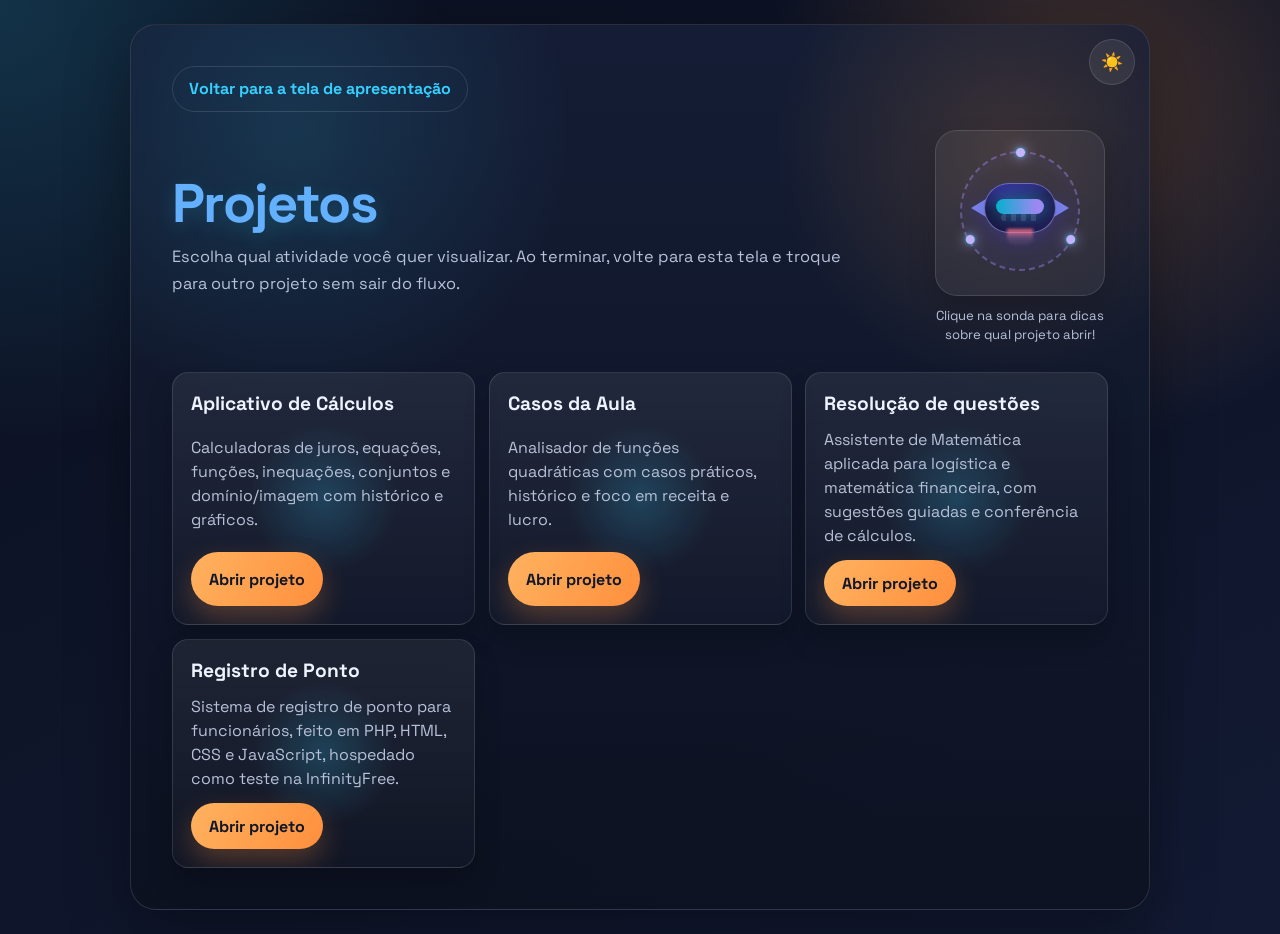
==== commit 6fd6fc0b: "Adicionando projeto de Ponto" ====
--- a/Projeto Atual/index.html
+++ b/Projeto Atual/index.html
@@ -66,6 +66,7 @@
           "Precisa de várias calculadoras? Abra o Aplicativo de Cálculos.",
           "Focado em receita e lucro com parábola? Vá em Casos da Aula.",
           "Quer conferir logística ou matemática financeira? Abra Resolução de questões.",
+          "Veja meu projeto de registro de ponto — um sistema completo para bater ponto, hospedado de teste na InfinityFree.",
           "As bolinhas orbitando são só vibe — escolha o card que combinar com você.",
           "Use Abrir projeto no card para entrar no app."
         ];
@@ -980,6 +981,12 @@
           <p>Assistente de Matemática aplicada para logística e matemática financeira, com sugestões guiadas e conferência de cálculos.</p>
           <a href="./Resolu%C3%A7%C3%A3o%20de%20quest%C3%B5es/index.html">Abrir projeto</a>
         </article>
+
+        <article class="project-card">
+          <h2>Registro de Ponto</h2>
+          <p>Sistema de registro de ponto para funcionários, feito em PHP, HTML, CSS e JavaScript, hospedado como teste na InfinityFree.</p>
+          <a href="https://siteparacliente.page.gd/index.php" target="_blank" rel="noopener noreferrer">Abrir projeto</a>
+        </article>
       </section>
     </main>
   </div>
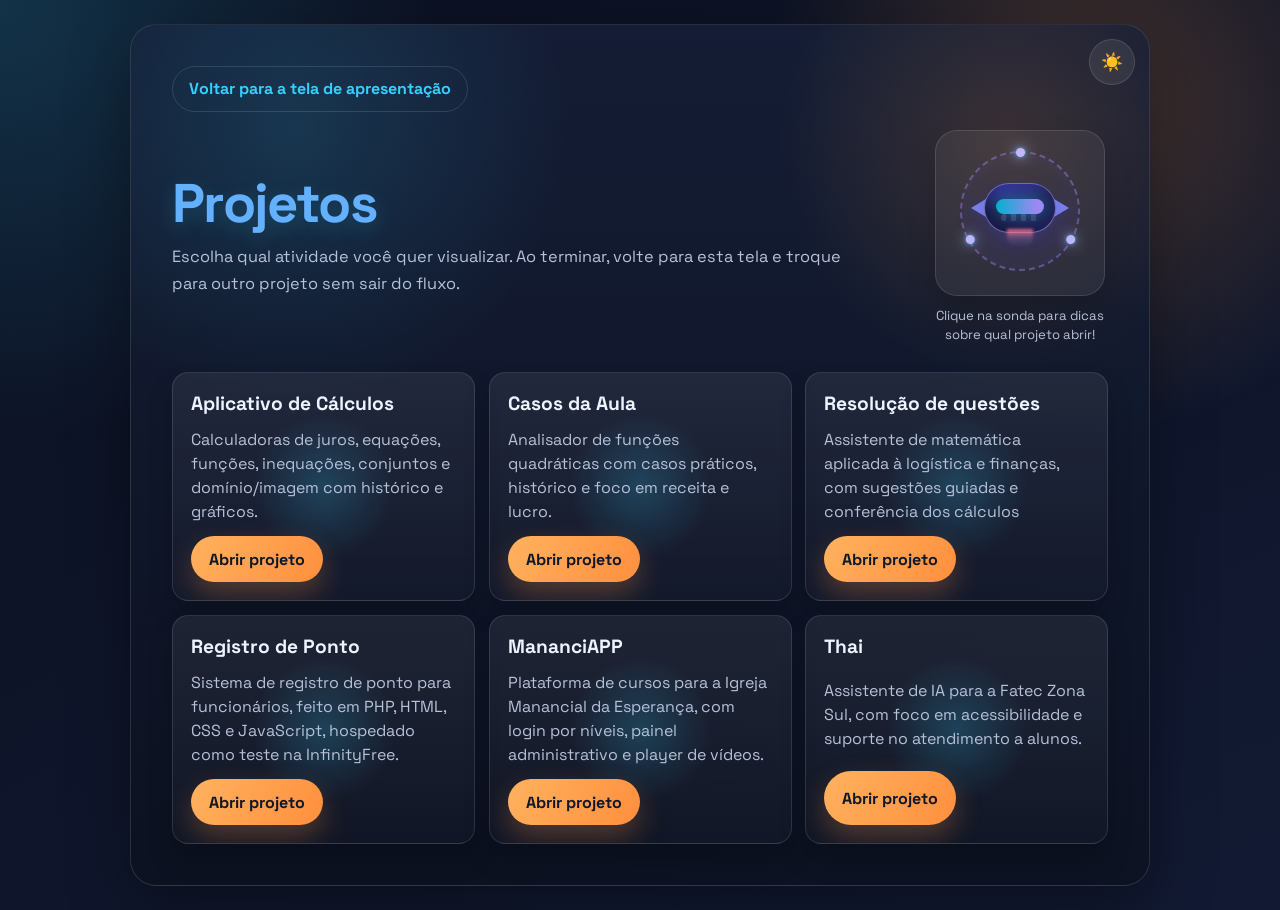
==== commit 5de72789: "Adicionando Thai e Extensionista" ====
--- a/Projeto Atual/index.html
+++ b/Projeto Atual/index.html
@@ -978,7 +978,7 @@
 
         <article class="project-card">
           <h2>Resolução de questões</h2>
-          <p>Assistente de Matemática aplicada para logística e matemática financeira, com sugestões guiadas e conferência de cálculos.</p>
+          <p>Assistente de matemática aplicada à logística e finanças, com sugestões guiadas e conferência dos cálculos</p>
           <a href="./Resolu%C3%A7%C3%A3o%20de%20quest%C3%B5es/index.html">Abrir projeto</a>
         </article>
 
@@ -986,6 +986,18 @@
           <h2>Registro de Ponto</h2>
           <p>Sistema de registro de ponto para funcionários, feito em PHP, HTML, CSS e JavaScript, hospedado como teste na InfinityFree.</p>
           <a href="https://siteparacliente.page.gd/index.php" target="_blank" rel="noopener noreferrer">Abrir projeto</a>
+        </article>
+
+        <article class="project-card">
+          <h2>MananciAPP</h2>
+          <p>Plataforma de cursos para a Igreja Manancial da Esperança, com login por níveis, painel administrativo e player de vídeos.</p>
+          <a href="https://homologmananciapp.infinityfree.me/index.html?i=1#home" target="_blank" rel="noopener noreferrer">Abrir projeto</a>
+        </article>
+
+        <article class="project-card">
+          <h2>Thai</h2>
+          <p>Assistente de IA para a Fatec Zona Sul, com foco em acessibilidade e suporte no atendimento a alunos.</p>
+          <a href="https://thai-0r1b.onrender.com/thai" target="_blank" rel="noopener noreferrer">Abrir projeto</a>
         </article>
       </section>
     </main>
